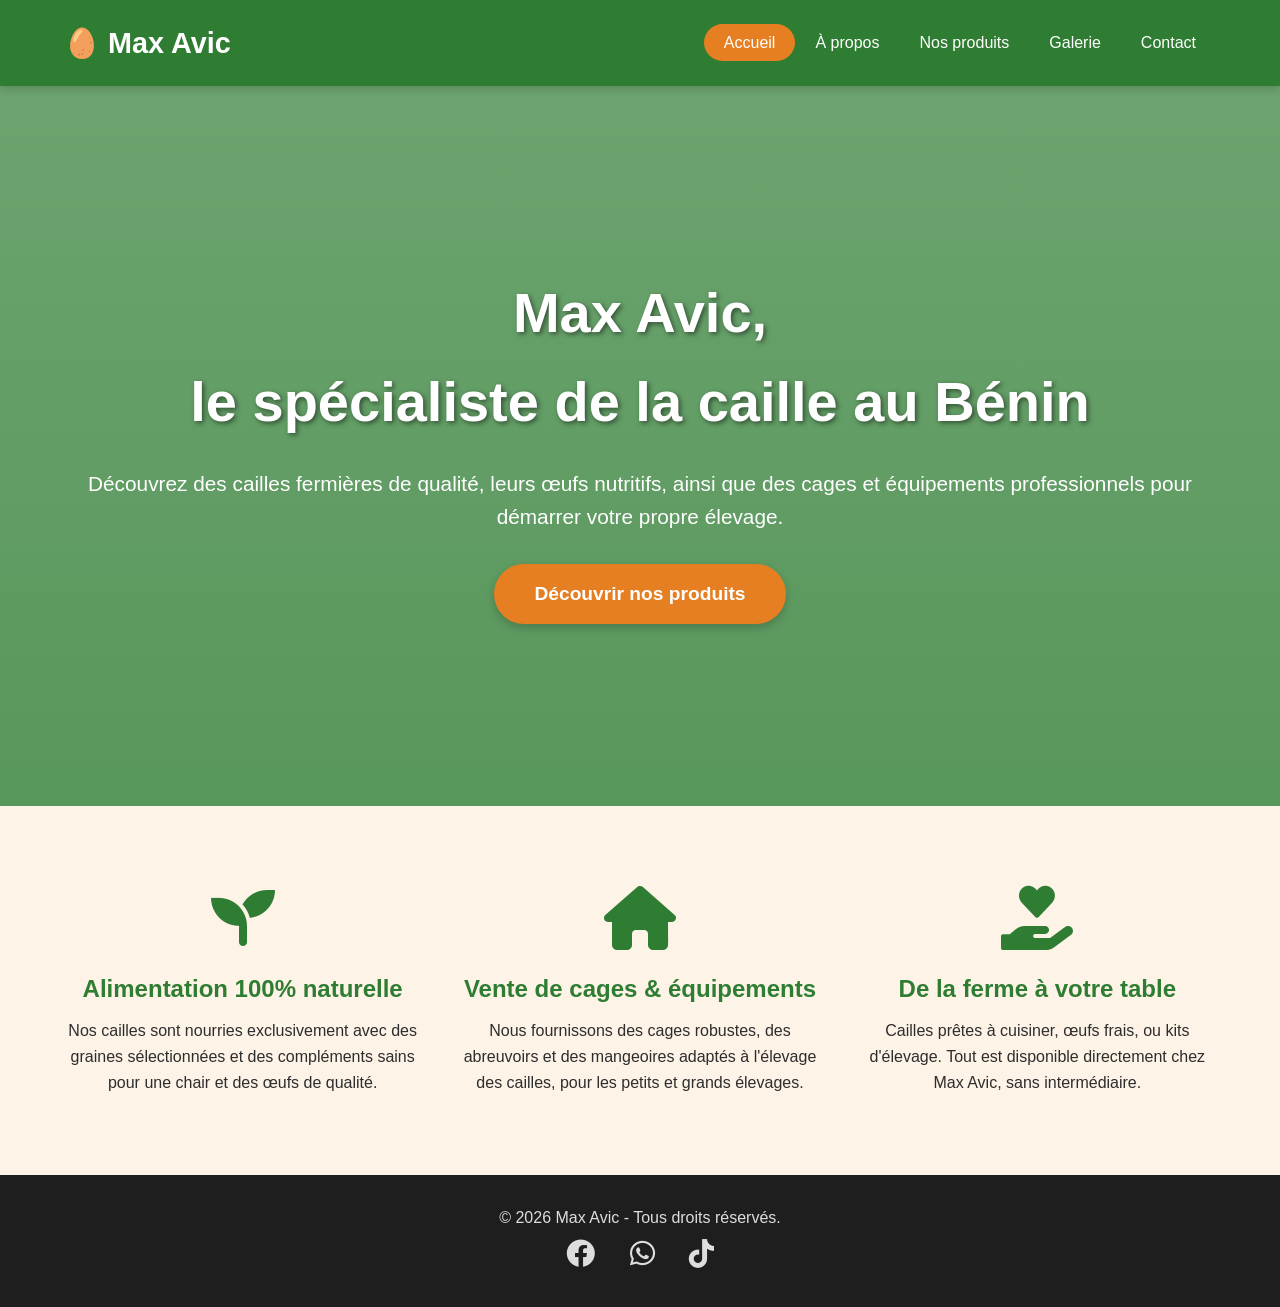
==== index.html @ 6644f160 "premier commit" ====
<!DOCTYPE html>
<html lang="fr">
<head>
    <meta charset="UTF-8">
    <meta name="viewport" content="width=device-width, initial-scale=1.0">
    <title>Max Avic - Spécialiste de l'élevage de cailles au Bénin</title>
    <meta name="description" content="Max Avic : élevage de cailles, vente d'œufs de caille, de viande de caille et de cages d'élevage professionnelles au Bénin. Qualité et conseils.">
    <link rel="stylesheet" href="style.css">
    <link rel="stylesheet" href="https://cdnjs.cloudflare.com/ajax/libs/font-awesome/6.0.0-beta3/css/all.min.css">
</head>
<body>

    <!-- ================= HEADER / MENU ================= -->
    <header>
        <div class="container">
            <div class="logo">
                <h1>🥚 Max Avic</h1>
            </div>
            <nav>
                <ul class="nav-links">
                    <li><a href="index.html" class="active">Accueil</a></li>
                    <li><a href="apropos.html">À propos</a></li>
                    <li><a href="produits.html">Nos produits</a></li>
                    <li><a href="galerie.html">Galerie</a></li>
                    <li><a href="contact.html">Contact</a></li>
                </ul>
                <div class="burger">
                    <span></span>
                    <span></span>
                    <span></span>
                </div>
            </nav>
        </div>
    </header>

    <!-- ================= SECTION HERO ================= -->
    <section class="hero">
        <div class="hero-content container">
            <h2>Max Avic, <br>le spécialiste de la caille au Bénin</h2>
            <p>Découvrez des cailles fermières de qualité, leurs œufs nutritifs, ainsi que des cages et équipements professionnels pour démarrer votre propre élevage.</p>
            <a href="produits.html" class="btn-primary">Découvrir nos produits</a>
        </div>
    </section>

    <!-- ================= SECTION AVANTAGES ================= -->
    <section class="features">
        <div class="container">
            <div class="feature-grid">
                <div class="feature-item">
                    <i class="fas fa-seedling"></i>
                    <h3>Alimentation 100% naturelle</h3>
                    <p>Nos cailles sont nourries exclusivement avec des graines sélectionnées et des compléments sains pour une chair et des œufs de qualité.</p>
                </div>
                <div class="feature-item">
                    <i class="fas fa-home"></i>
                    <h3>Vente de cages & équipements</h3>
                    <p>Nous fournissons des cages robustes, des abreuvoirs et des mangeoires adaptés à l'élevage des cailles, pour les petits et grands élevages.</p>
                </div>
                <div class="feature-item">
                    <i class="fas fa-hand-holding-heart"></i>
                    <h3>De la ferme à votre table</h3>
                    <p>Cailles prêtes à cuisiner, œufs frais, ou kits d'élevage. Tout est disponible directement chez Max Avic, sans intermédiaire.</p>
                </div>
            </div>
        </div>
    </section>

    <!-- ================= PIED DE PAGE ================= -->
    <footer>
        <div class="container">
            <p>&copy; 2026 Max Avic - Tous droits réservés.</p>
            <div class="socials">
                <a href="#"><i class="fab fa-facebook"></i></a>
                <a href="#"><i class="fab fa-whatsapp"></i></a>
                <a href="#"><i class="fab fa-tiktok"></i></a>
            </div>
        </div>
    </footer>

    <!-- ================= JS MENU MOBILE ================= -->
    <script>
        const burger = document.querySelector('.burger');
        const nav = document.querySelector('.nav-links');
        burger.addEventListener('click', () => {
            nav.classList.toggle('nav-active');
            burger.classList.toggle('toggle');
        });
    </script>
</body>
</html>
---- style.css ----
/* ---------- RESET & BASE ---------- */
* {
    margin: 0;
    padding: 0;
    box-sizing: border-box;
}

body {
    font-family: 'Segoe UI', Tahoma, Geneva, Verdana, sans-serif;
    line-height: 1.6;
    color: #2d2d2d;
}

.container {
    width: 90%;
    max-width: 1200px;
    margin: 0 auto;
}

/* ---------- PALETTE ---------- */
/* Vert: #2E7D32  |  Orange: #E67E22  |  Beige: #FDF3E7 */

/* ---------- HEADER ---------- */
header {
    background-color: #2E7D32;
    padding: 20px 0;
    position: sticky;
    top: 0;
    z-index: 1000;
    box-shadow: 0 2px 10px rgba(0,0,0,0.2);
}

header .container {
    display: flex;
    justify-content: space-between;
    align-items: center;
}

.logo h1 {
    color: #fff;
    font-size: 1.8rem;
    font-weight: 700;
}

.nav-links {
    display: flex;
    list-style: none;
}

.nav-links li a {
    color: #fff;
    text-decoration: none;
    padding: 10px 20px;
    border-radius: 30px;
    transition: 0.3s;
    font-weight: 500;
}

.nav-links li a:hover,
.nav-links li a.active {
    background-color: #E67E22;
    color: #fff;
}

/* ---------- BURGER (Mobile) ---------- */
.burger {
    display: none;
    flex-direction: column;
    cursor: pointer;
}

.burger span {
    width: 28px;
    height: 3px;
    background: #fff;
    margin: 4px 0;
    transition: 0.3s;
}

/* ---------- HERO ---------- */
.hero {
    background: linear-gradient(rgba(46, 125, 50, 0.7), rgba(46, 125, 50, 0.8)), 
                url('images/ferme-cailles.jpg') center/cover no-repeat;
    height: 80vh;
    display: flex;
    align-items: center;
    text-align: center;
    color: #fff;
}

.hero h2 {
    font-size: 3.5rem;
    margin-bottom: 20px;
    text-shadow: 2px 2px 5px rgba(0,0,0,0.5);
}

.hero p {
    font-size: 1.3rem;
    margin-bottom: 30px;
}

.btn-primary {
    display: inline-block;
    background-color: #E67E22;
    color: #fff;
    padding: 15px 40px;
    border-radius: 50px;
    text-decoration: none;
    font-weight: bold;
    font-size: 1.2rem;
    transition: 0.3s;
    box-shadow: 0 4px 10px rgba(0,0,0,0.2);
}

.btn-primary:hover {
    background-color: #D35400;
    transform: scale(1.05);
}

/* ---------- FEATURES ---------- */
.features {
    padding: 80px 0;
    background-color: #FDF3E7;
}

.feature-grid {
    display: grid;
    grid-template-columns: repeat(auto-fit, minmax(250px, 1fr));
    gap: 40px;
    text-align: center;
}

.feature-item i {
    font-size: 4rem;
    color: #2E7D32;
    margin-bottom: 20px;
}

.feature-item h3 {
    font-size: 1.5rem;
    margin-bottom: 10px;
    color: #2E7D32;
}

/* ---------- PAGES INTERNES ---------- */
.about-section,
.products-section,
.contact-section {
    padding: 80px 0;
    min-height: 60vh;
}

.about-section h2,
.products-section h2,
.contact-section h2 {
    font-size: 2.8rem;
    color: #2E7D32;
    margin-bottom: 30px;
    text-align: center;
}

.about-section p {
    font-size: 1.2rem;
    margin-bottom: 20px;
    text-align: justify;
    max-width: 800px;
    margin-left: auto;
    margin-right: auto;
}

.about-section blockquote {
    background: #FDF3E7;
    padding: 25px 35px;
    border-radius: 15px;
    border-left: 8px solid #E67E22;
    font-size: 1.4rem;
    color: #2E7D32;
    max-width: 700px;
    margin: 30px auto;
    text-align: center;
    font-style: italic;
}

/* ---------- PAGE PRODUITS ---------- */
.product-grid {
    display: grid;
    grid-template-columns: repeat(auto-fit, minmax(280px, 1fr));
    gap: 30px;
    margin-top: 40px;
}

.product-card {
    background: #FDF3E7;
    padding: 30px;
    border-radius: 15px;
    box-shadow: 0 4px 15px rgba(0,0,0,0.05);
    border-left: 5px solid #E67E22;
    text-align: center;
}

.product-icon {
    font-size: 4rem;
    margin-bottom: 10px;
}

.product-label {
    background: #E67E22;
    color: #fff;
    display: inline-block;
    padding: 2px 15px;
    border-radius: 20px;
    font-size: 0.8rem;
    font-weight: bold;
    text-transform: uppercase;
    margin-bottom: 15px;
}

.product-card h3 {
    color: #2E7D32;
    margin-bottom: 15px;
}

.product-card .price {
    font-weight: bold;
    color: #2E7D32;
    margin: 15px 0;
    font-size: 1.1rem;
}

.btn-small {
    display: inline-block;
    background: #2E7D32;
    color: #fff;
    padding: 10px 25px;
    border-radius: 30px;
    text-decoration: none;
    font-weight: bold;
    transition: 0.3s;
    margin-top: 10px;
}

.btn-small:hover {
    background: #E67E22;
    transform: scale(1.05);
}

/* ---------- PAGE CONTACT ---------- */
.contact-infos {
    background: #fff;
    padding: 30px;
    border-radius: 15px;
    box-shadow: 0 4px 15px rgba(0,0,0,0.05);
    margin: 30px auto;
    max-width: 700px;
}

.contact-infos p {
    font-size: 1.2rem;
    padding: 10px 0;
    border-bottom: 1px solid #eee;
}

.contact-infos i {
    color: #2E7D32;
    width: 30px;
}

/* ---------- BOUTON WHATSAPP ---------- */
.btn-whatsapp {
    display: inline-block;
    background: #25D366;
    color: #fff;
    padding: 20px 50px;
    border-radius: 60px;
    text-decoration: none;
    font-weight: bold;
    font-size: 1.5rem;
    box-shadow: 0 6px 20px rgba(37, 211, 102, 0.4);
    transition: 0.3s;
    border: 2px solid #25D366;
}

.btn-whatsapp i {
    margin-right: 15px;
    font-size: 2rem;
}

.btn-whatsapp:hover {
    background: #fff;
    color: #25D366;
    transform: scale(1.05);
    box-shadow: 0 10px 30px rgba(37, 211, 102, 0.5);
}

/* ---------- FOOTER ---------- */
footer {
    background-color: #1e1e1e;
    color: #ddd;
    padding: 30px 0;
    text-align: center;
}

footer .socials a {
    color: #ddd;
    font-size: 1.8rem;
    margin: 0 15px;
    transition: 0.3s;
}

footer .socials a:hover {
    color: #E67E22;
}

/* ---------- RESPONSIVE MOBILE ---------- */
@media screen and (max-width: 768px) {
    .nav-links {
        display: none;
        flex-direction: column;
        width: 100%;
        background: #2E7D32;
        position: absolute;
        top: 80px;
        left: 0;
        padding: 20px 0;
    }

    .nav-links.nav-active {
        display: flex;
    }

    .burger {
        display: flex;
    }

    .hero h2 {
        font-size: 2.5rem;
    }

    .hero {
        height: 60vh;
    }

    .about-section h2,
    .products-section h2,
    .contact-section h2 {
        font-size: 2.2rem;
    }

    .btn-whatsapp {
        font-size: 1.2rem;
        padding: 15px 30px;
    }

    .btn-whatsapp i {
        font-size: 1.5rem;
    }
}
/* ============================================================ */
/* ===== PAGE GALERIE ===== */
/* ============================================================ */
.gallery-section {
    padding: 80px 0;
    min-height: 60vh;
}

.gallery-section h2 {
    font-size: 2.8rem;
    color: #2E7D32;
    margin-bottom: 30px;
    text-align: center;
}

/* La grille des photos */
.gallery-grid {
    display: grid;
    grid-template-columns: repeat(auto-fill, minmax(280px, 1fr));
    gap: 25px;
}

.gallery-card {
    background: #fff;
    border-radius: 15px;
    overflow: hidden;
    box-shadow: 0 4px 15px rgba(0, 0, 0, 0.08);
    transition: transform 0.3s, box-shadow 0.3s;
    text-align: center;
}

.gallery-card:hover {
    transform: translateY(-8px);
    box-shadow: 0 10px 30px rgba(0, 0, 0, 0.15);
}

.gallery-card a {
    display: block;
    overflow: hidden;
}

.gallery-card img {
    width: 100%;
    height: 220px;
    object-fit: cover;
    transition: transform 0.4s ease;
    display: block;
}

.gallery-card:hover img {
    transform: scale(1.05); /* Zoom léger au survol */
}

.gallery-card p {
    padding: 15px 10px;
    font-weight: 600;
    color: #2E7D32;
    margin: 0;
    font-size: 0.95rem;
}

/* ============================================================ */
/* ===== LIGHTBOX (CSS pur, sans JavaScript) ===== */
/* ============================================================ */
.lightbox {
    display: none; /* Caché par défaut */
    position: fixed;
    top: 0;
    left: 0;
    width: 100%;
    height: 100%;
    background: rgba(0, 0, 0, 0.85);
    z-index: 9999;
    justify-content: center;
    align-items: center;
    flex-direction: column;
    padding: 20px;
    backdrop-filter: blur(5px);
}

/* Quand on clique sur un lien #img1, #img2... on l'affiche */
.lightbox:target {
    display: flex;
}

.lightbox-content {
    max-width: 90%;
    max-height: 85vh;
    position: relative;
    text-align: center;
}

.lightbox-content img {
    max-width: 100%;
    max-height: 75vh;
    border-radius: 15px;
    box-shadow: 0 10px 40px rgba(0, 0, 0, 0.6);
    border: 3px solid #fff;
}

.lightbox-content p {
    color: #fff;
    font-size: 1.2rem;
    margin-top: 15px;
    text-shadow: 1px 1px 5px rgba(0,0,0,0.5);
}

/* Le bouton pour fermer (la croix) */
.lightbox-close {
    position: absolute;
    top: 20px;
    right: 30px;
    color: #fff;
    font-size: 3rem;
    text-decoration: none;
    font-weight: bold;
    transition: 0.3s;
    z-index: 10000;
    background: rgba(0,0,0,0.3);
    width: 60px;
    height: 60px;
    border-radius: 50%;
    display: flex;
    justify-content: center;
    align-items: center;
    line-height: 1;
}

.lightbox-close:hover {
    color: #E67E22;
    transform: rotate(90deg);
    background: rgba(0,0,0,0.6);
}
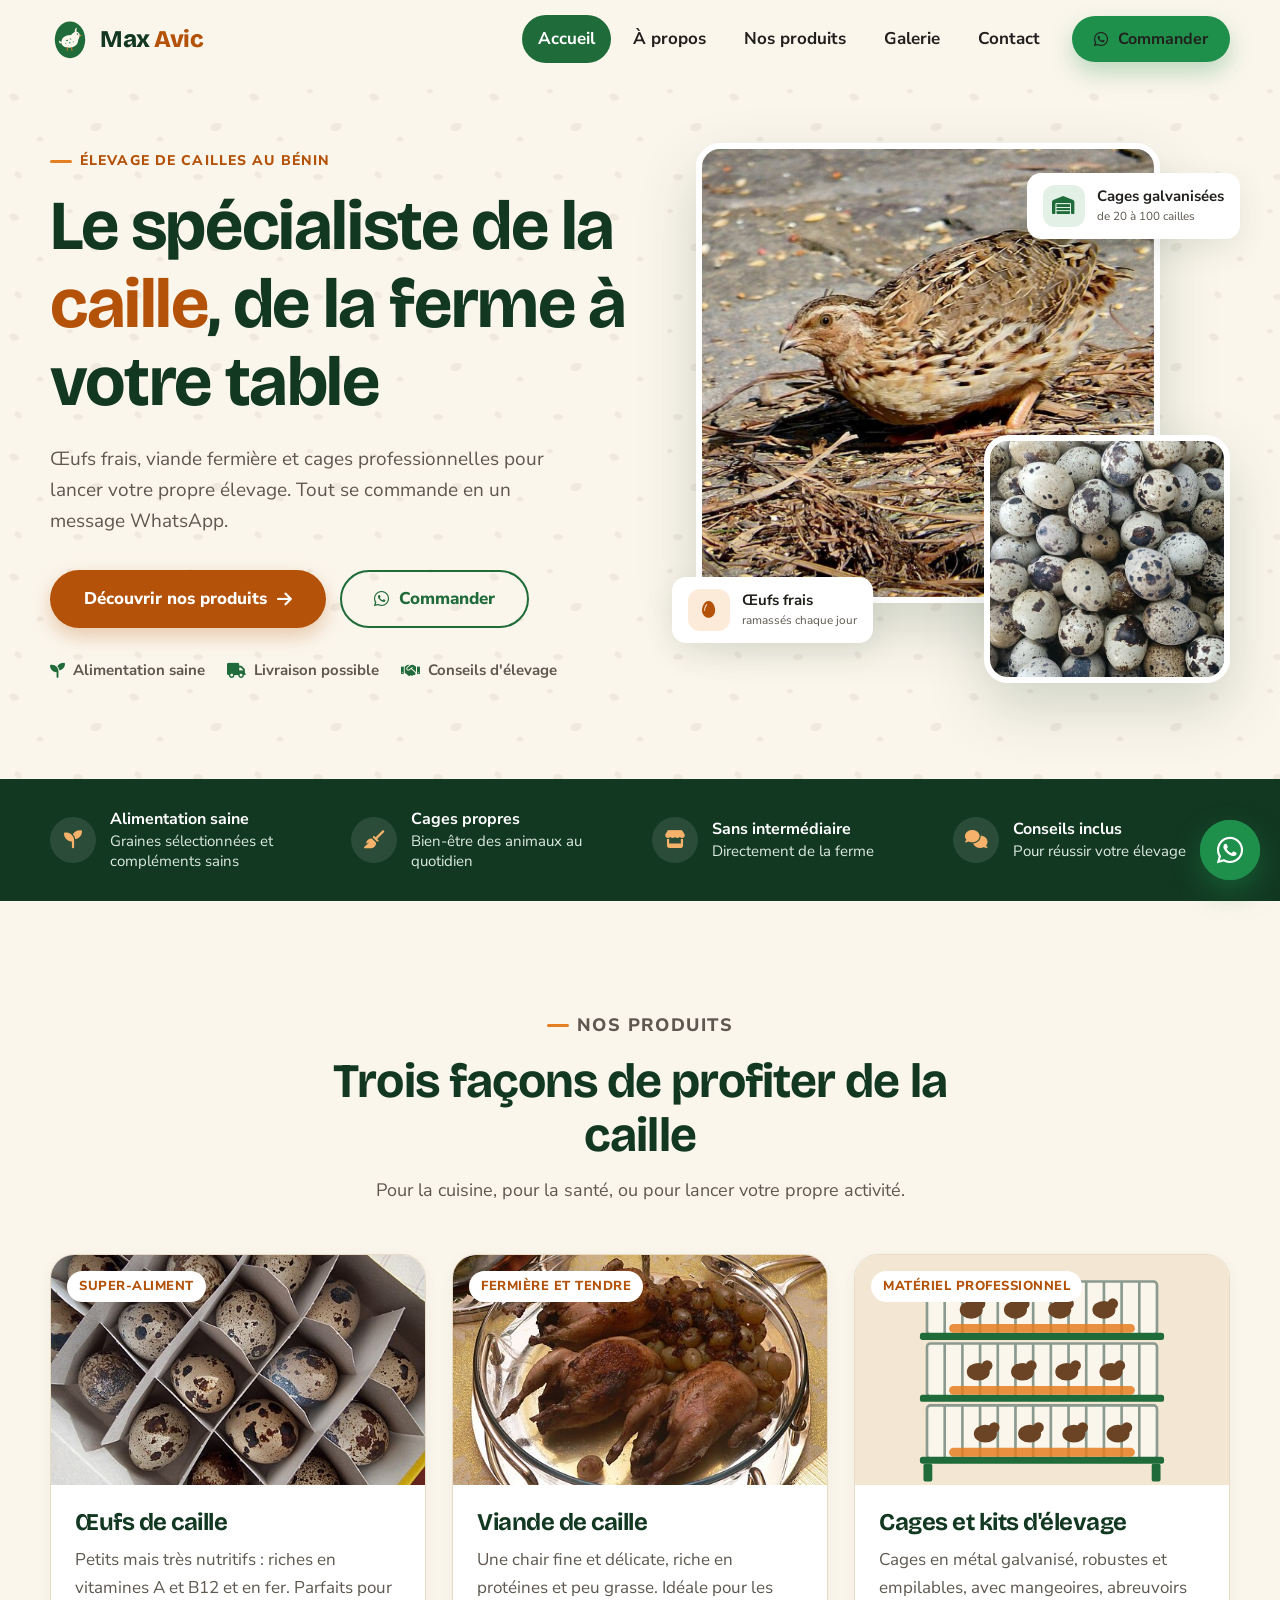
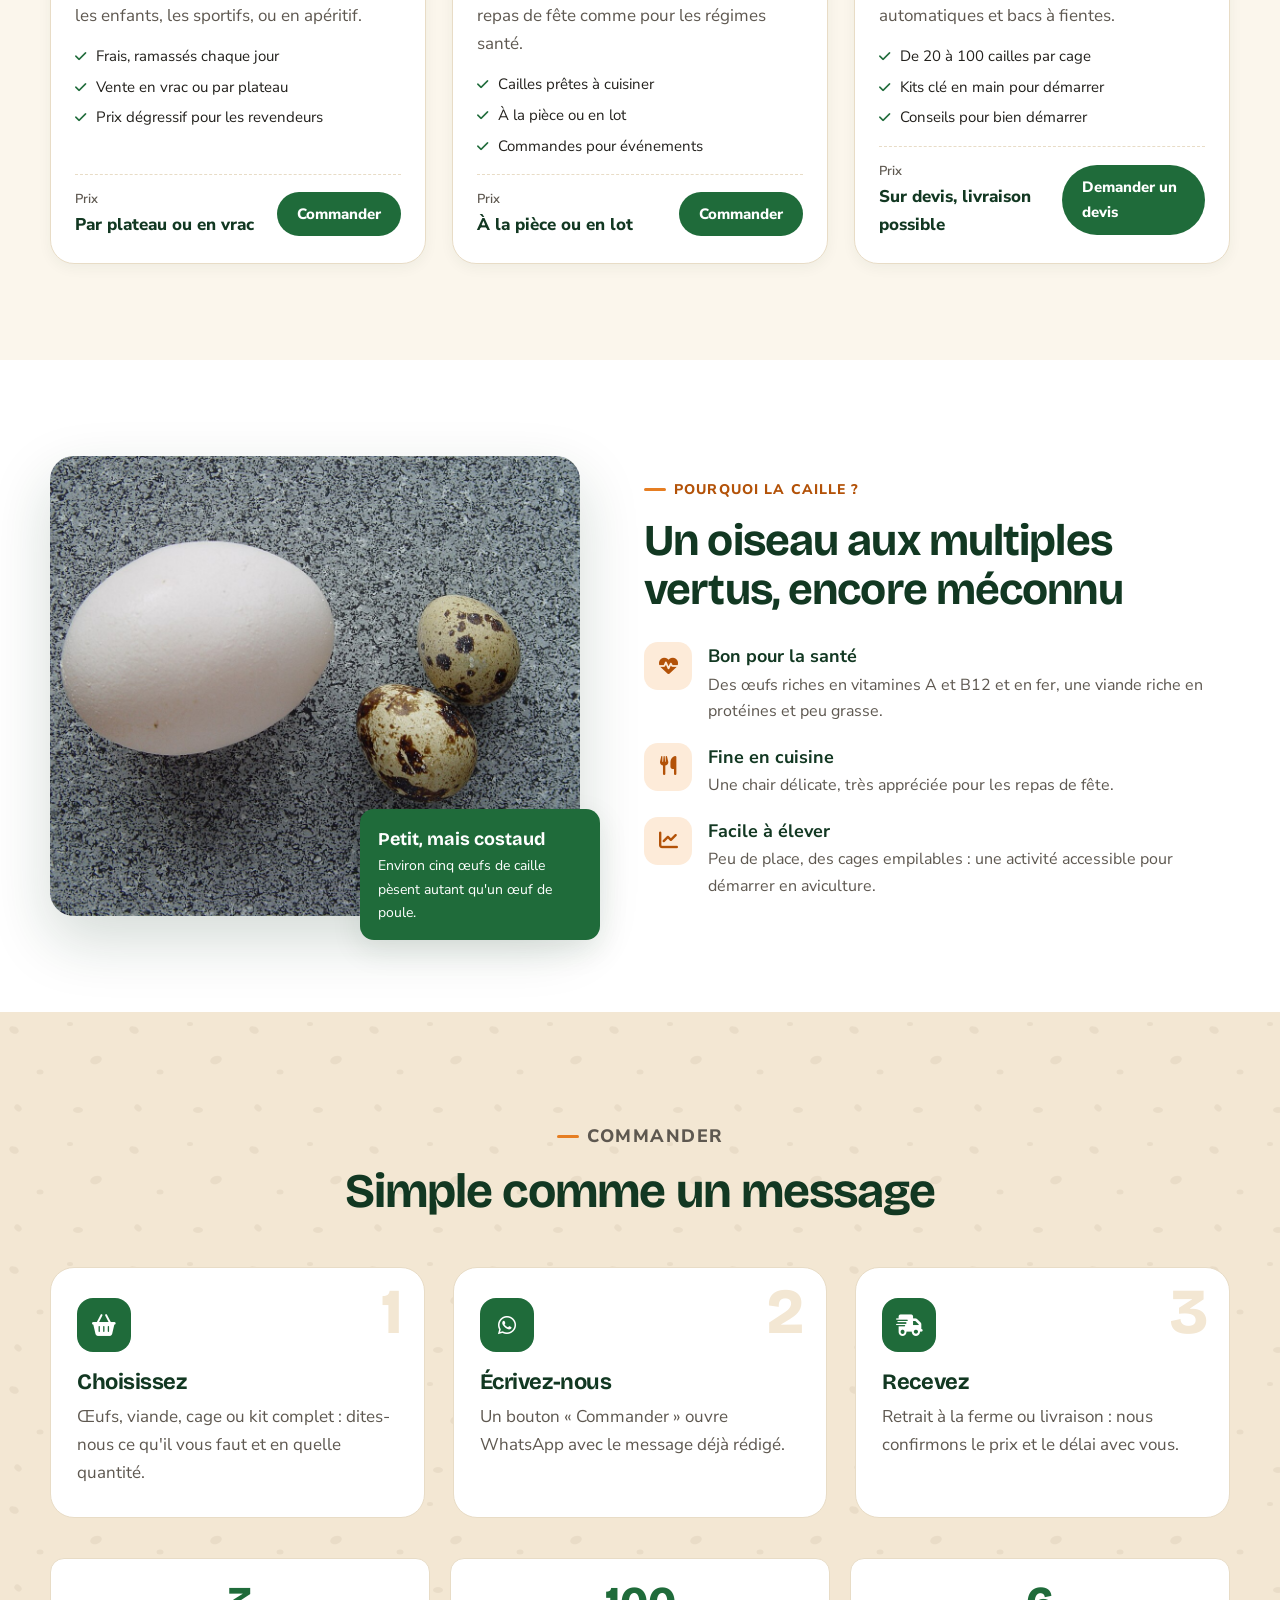
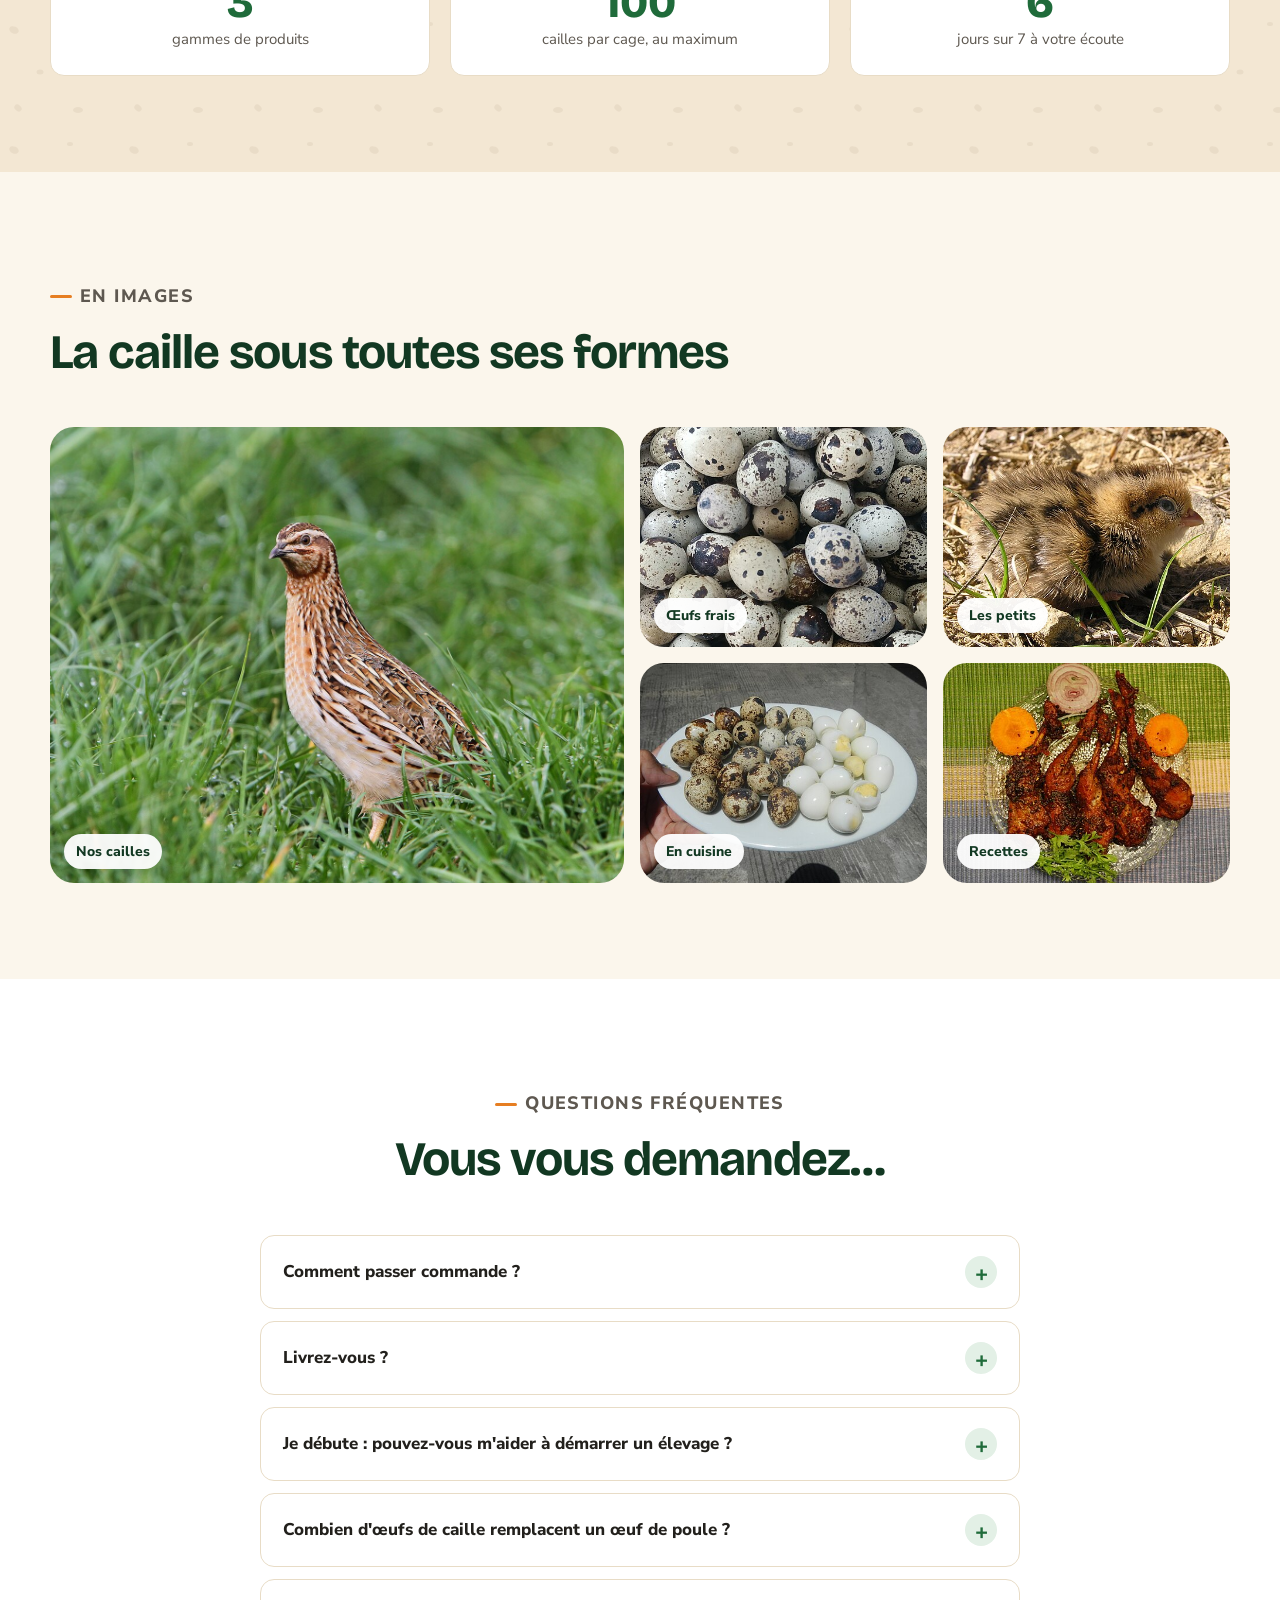
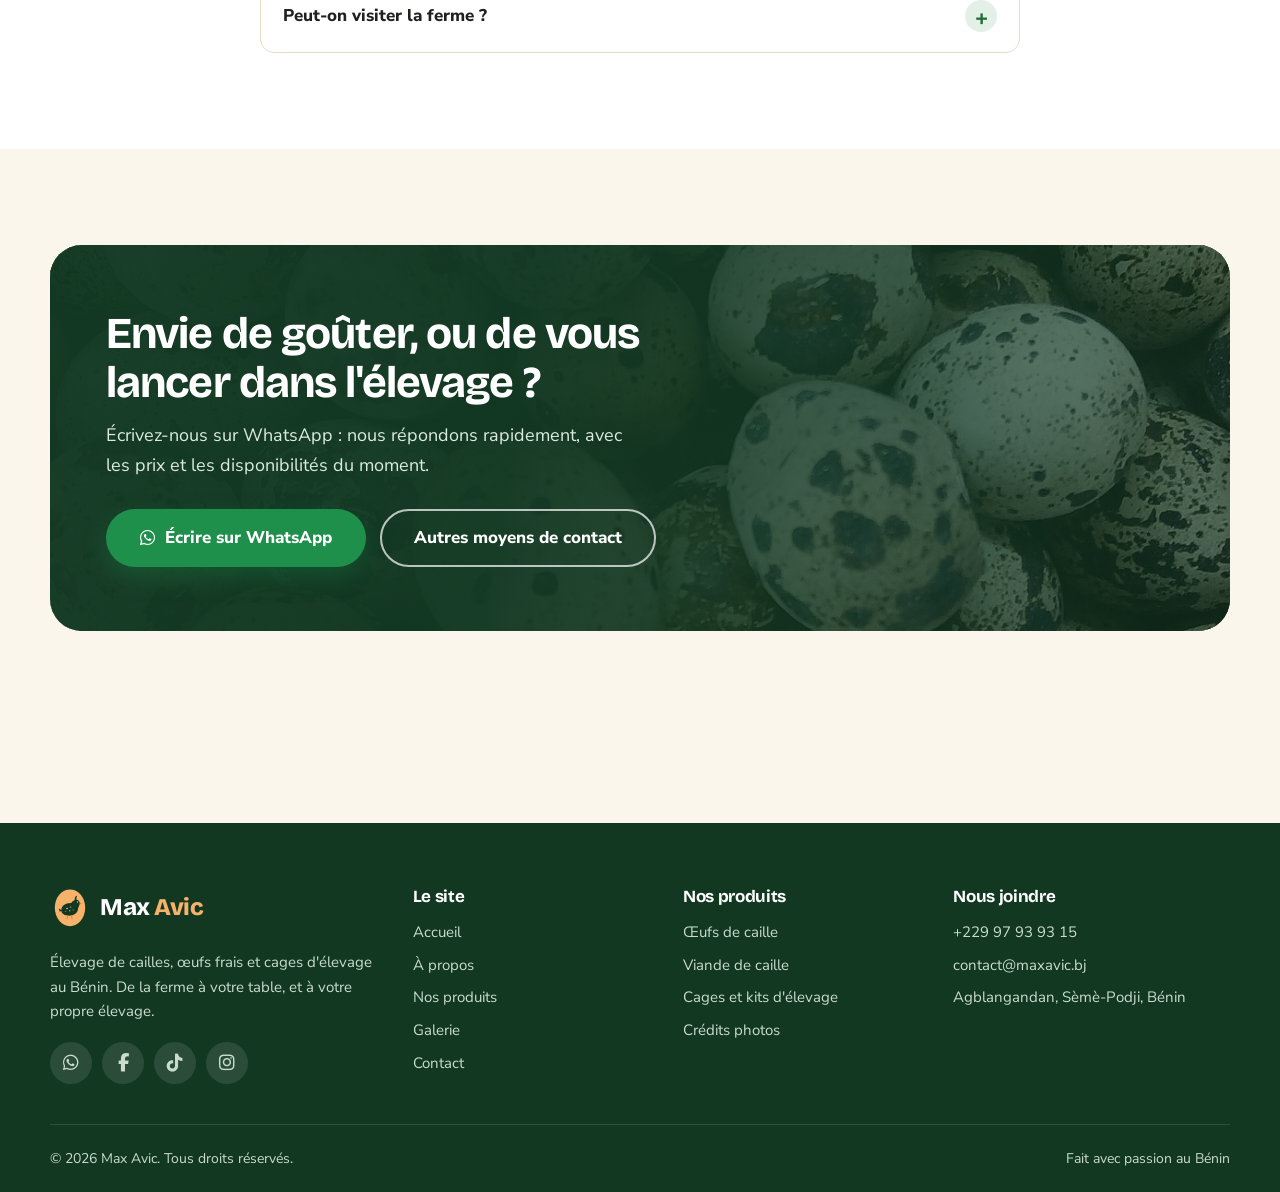
==== commit 826970ea: "Nouveau design : photos, animations, commande WhatsApp, Nouveau logo : la caille dans l'œuf, Liens d" ====
--- a/index.html
+++ b/index.html
@@ -3,88 +3,230 @@
 <head>
     <meta charset="UTF-8">
     <meta name="viewport" content="width=device-width, initial-scale=1.0">
-    <title>Max Avic - Spécialiste de l'élevage de cailles au Bénin</title>
-    <meta name="description" content="Max Avic : élevage de cailles, vente d'œufs de caille, de viande de caille et de cages d'élevage professionnelles au Bénin. Qualité et conseils.">
-    <link rel="stylesheet" href="style.css">
-    <link rel="stylesheet" href="https://cdnjs.cloudflare.com/ajax/libs/font-awesome/6.0.0-beta3/css/all.min.css">
+    <title>Max Avic · Cailles, œufs de caille et cages d'élevage au Bénin</title>
+    <meta name="description" content="Max Avic : élevage de cailles au Bénin. Œufs de caille frais, viande de caille et cages d'élevage professionnelles. Commande simple sur WhatsApp.">
+    <meta name="theme-color" content="#123822">
+    <meta property="og:title" content="Max Avic · Cailles, œufs de caille et cages d'élevage au Bénin">
+    <meta property="og:description" content="Max Avic : élevage de cailles au Bénin. Œufs de caille frais, viande de caille et cages d'élevage professionnelles. Commande simple sur WhatsApp.">
+    <meta property="og:image" content="images/photos/caille-japon.jpg">
+    <link rel="icon" href="images/favicon.svg" type="image/svg+xml">
+    <link rel="preconnect" href="https://fonts.googleapis.com">
+    <link rel="preconnect" href="https://fonts.gstatic.com" crossorigin>
+    <link rel="stylesheet" href="https://fonts.googleapis.com/css2?family=Bricolage+Grotesque:opsz,wght@12..96,600;12..96,800&family=Nunito+Sans:wght@400;600;700;800&display=swap">
+    <link rel="stylesheet" href="https://cdnjs.cloudflare.com/ajax/libs/font-awesome/6.5.2/css/all.min.css">
+    <link rel="stylesheet" href="css/style.css">
 </head>
 <body>
-
-    <!-- ================= HEADER / MENU ================= -->
-    <header>
-        <div class="container">
-            <div class="logo">
-                <h1>🥚 Max Avic</h1>
-            </div>
-            <nav>
-                <ul class="nav-links">
-                    <li><a href="index.html" class="active">Accueil</a></li>
-                    <li><a href="apropos.html">À propos</a></li>
-                    <li><a href="produits.html">Nos produits</a></li>
-                    <li><a href="galerie.html">Galerie</a></li>
-                    <li><a href="contact.html">Contact</a></li>
-                </ul>
-                <div class="burger">
-                    <span></span>
-                    <span></span>
-                    <span></span>
-                </div>
+    <a class="skip-link" href="#contenu">Aller au contenu</a>
+
+    <!-- ================= EN-TÊTE ================= -->
+    <header class="site-header">
+        <div class="container header-inner">
+            <a class="logo" href="index.html" aria-label="Max Avic, accueil"><svg viewBox="0 0 100 100" aria-hidden="true"><ellipse cx="50" cy="52" rx="38" ry="46" fill="#1f6b3a"/><g transform="translate(14 14) scale(.72)"><path d="M25 63 L11 55 L14 66 Z" fill="#fbf6ec"/><path d="M20 62 C20 45 35 35 54 36 C59 31 63 26 69 25 C79 24 85 31 84 39 C83 46 79 50 78 56 C77 71 64 80 47 80 C32 80 20 73 20 62 Z" fill="#fbf6ec"/><path d="M67 29 C65 17 69 11 75 11 C72 15 71 20 74 29 Z" fill="#fbf6ec"/><path d="M84 35 L92 38 L83 41 Z" fill="#e67e22"/><circle cx="76" cy="33" r="2.6" fill="#1f6b3a"/><g fill="#1f6b3a"><ellipse cx="40" cy="55" rx="3.4" ry="2.2" transform="rotate(-15 40 55)"/><ellipse cx="52" cy="50" rx="2.6" ry="1.8"/><ellipse cx="49" cy="63" rx="3" ry="2"/><ellipse cx="61" cy="60" rx="2.4" ry="1.6"/><ellipse cx="35" cy="66" rx="2.2" ry="1.5"/></g><g stroke="#e67e22" stroke-width="3" stroke-linecap="round"><path d="M42 79 L40 90"/><path d="M55 79 L57 90"/></g></g></svg><span>Max <em>Avic</em></span></a>
+            <button class="burger" type="button" aria-expanded="false" aria-controls="menu" aria-label="Ouvrir le menu"><span></span><span></span><span></span></button>
+            <nav class="nav" id="menu" aria-label="Menu principal">
+                <a href="index.html" aria-current="page">Accueil</a>
+                <a href="apropos.html">À propos</a>
+                <a href="produits.html">Nos produits</a>
+                <a href="galerie.html">Galerie</a>
+                <a href="contact.html">Contact</a>
+                <a class="btn btn-whatsapp" href="https://wa.me/22997939315?text=Bonjour%20Max%20Avic%2C%20je%20voudrais%20passer%20une%20commande." target="_blank" rel="noopener"><i class="fab fa-whatsapp" aria-hidden="true"></i>Commander</a>
             </nav>
         </div>
     </header>
 
-    <!-- ================= SECTION HERO ================= -->
-    <section class="hero">
-        <div class="hero-content container">
-            <h2>Max Avic, <br>le spécialiste de la caille au Bénin</h2>
-            <p>Découvrez des cailles fermières de qualité, leurs œufs nutritifs, ainsi que des cages et équipements professionnels pour démarrer votre propre élevage.</p>
-            <a href="produits.html" class="btn-primary">Découvrir nos produits</a>
+    <main id="contenu">
+
+        <!-- ================= HÉROS ================= -->
+        <section class="hero">
+            <div class="container hero-grid">
+                <div>
+                    <p class="eyebrow">Élevage de cailles au Bénin</p>
+                    <h1>Le spécialiste de la <em>caille</em>, de la ferme à votre table</h1>
+                    <p class="hero-lead">Œufs frais, viande fermière et cages professionnelles pour lancer votre propre élevage. Tout se commande en un message WhatsApp.</p>
+                    <div class="btn-row">
+                        <a class="btn btn-primary btn-lg" href="produits.html">Découvrir nos produits<i class="fas fa-arrow-right" aria-hidden="true"></i></a>
+                        <a class="btn btn-outline btn-lg" href="https://wa.me/22997939315?text=Bonjour%20Max%20Avic%2C%20je%20voudrais%20passer%20une%20commande." target="_blank" rel="noopener"><i class="fab fa-whatsapp" aria-hidden="true"></i>Commander</a>
+                    </div>
+                    <ul class="hero-points">
+                        <li><i class="fas fa-seedling" aria-hidden="true"></i>Alimentation saine</li>
+                        <li><i class="fas fa-truck" aria-hidden="true"></i>Livraison possible</li>
+                        <li><i class="fas fa-handshake" aria-hidden="true"></i>Conseils d'élevage</li>
+                    </ul>
+                </div>
+                <div class="hero-visual">
+                    <div class="hero-photo hero-photo-main"><img src="images/photos/caille-japon.jpg" alt="Caille au plumage tacheté" decoding="async"></div>
+                    <div class="hero-photo hero-photo-side"><img src="images/photos/oeufs-500.jpg" alt="Œufs de caille mouchetés" decoding="async"></div>
+                    <div class="hero-badge hero-badge-1"><span class="badge-icon"><i class="fas fa-egg" aria-hidden="true"></i></span><span><strong>Œufs frais</strong><small>ramassés chaque jour</small></span></div>
+                    <div class="hero-badge hero-badge-2"><span class="badge-icon"><i class="fas fa-warehouse" aria-hidden="true"></i></span><span><strong>Cages galvanisées</strong><small>de 20 à 100 cailles</small></span></div>
+                </div>
+            </div>
+        </section>
+
+        <!-- ================= ENGAGEMENTS ================= -->
+        <section class="trust" aria-label="Nos engagements">
+            <ul class="container">
+                <li><i class="fas fa-seedling" aria-hidden="true"></i><span><strong>Alimentation saine</strong>Graines sélectionnées et compléments sains</span></li>
+                <li><i class="fas fa-broom" aria-hidden="true"></i><span><strong>Cages propres</strong>Bien-être des animaux au quotidien</span></li>
+                <li><i class="fas fa-store" aria-hidden="true"></i><span><strong>Sans intermédiaire</strong>Directement de la ferme</span></li>
+                <li><i class="fas fa-comments" aria-hidden="true"></i><span><strong>Conseils inclus</strong>Pour réussir votre élevage</span></li>
+            </ul>
+        </section>
+
+        <!-- ================= PRODUITS ================= -->
+        <section class="section">
+            <div class="container">
+                <div class="section-head center reveal"><p class="eyebrow">Nos produits</p><h2>Trois façons de profiter de la caille</h2><p>Pour la cuisine, pour la santé, ou pour lancer votre propre activité.</p></div>
+                <div class="products">
+                <article class="product reveal reveal-delay-1" id="oeufs">
+                    <div class="product-media"><img src="images/photos/oeufs-boite-500.jpg" alt="Œufs de caille" loading="lazy" decoding="async"><span class="product-tag">Super-aliment</span></div>
+                    <div class="product-body">
+                        <h3>Œufs de caille</h3>
+                        <p>Petits mais très nutritifs : riches en vitamines A et B12 et en fer. Parfaits pour les enfants, les sportifs, ou en apéritif.</p>
+                        <ul class="product-list"><li><i class="fas fa-check" aria-hidden="true"></i>Frais, ramassés chaque jour</li><li><i class="fas fa-check" aria-hidden="true"></i>Vente en vrac ou par plateau</li><li><i class="fas fa-check" aria-hidden="true"></i>Prix dégressif pour les revendeurs</li></ul>
+                        <div class="product-price"><span><small>Prix</small>Par plateau ou en vrac</span><a class="btn btn-green" href="https://wa.me/22997939315?text=Bonjour%20Max%20Avic%2C%20je%20souhaite%20commander%20%3A%20des%20%C5%93ufs%20de%20caille.%20Pouvez-vous%20me%20donner%20le%20prix%20et%20le%20d%C3%A9lai%20%3F" target="_blank" rel="noopener">Commander</a></div>
+                    </div>
+                </article>
+                <article class="product reveal reveal-delay-2" id="viande">
+                    <div class="product-media"><img src="images/photos/caille-rotie-500.jpg" alt="Viande de caille" loading="lazy" decoding="async"><span class="product-tag">Fermière et tendre</span></div>
+                    <div class="product-body">
+                        <h3>Viande de caille</h3>
+                        <p>Une chair fine et délicate, riche en protéines et peu grasse. Idéale pour les repas de fête comme pour les régimes santé.</p>
+                        <ul class="product-list"><li><i class="fas fa-check" aria-hidden="true"></i>Cailles prêtes à cuisiner</li><li><i class="fas fa-check" aria-hidden="true"></i>À la pièce ou en lot</li><li><i class="fas fa-check" aria-hidden="true"></i>Commandes pour événements</li></ul>
+                        <div class="product-price"><span><small>Prix</small>À la pièce ou en lot</span><a class="btn btn-green" href="https://wa.me/22997939315?text=Bonjour%20Max%20Avic%2C%20je%20souhaite%20commander%20%3A%20de%20la%20viande%20de%20caille.%20Pouvez-vous%20me%20donner%20le%20prix%20et%20le%20d%C3%A9lai%20%3F" target="_blank" rel="noopener">Commander</a></div>
+                    </div>
+                </article>
+                <article class="product reveal reveal-delay-3" id="cages">
+                    <div class="product-media"><svg viewBox="0 0 400 260" role="img" aria-label="Illustration d'une cage d'élevage à étages"><rect width="400" height="260" fill="#f3e7d3"/>
+<g stroke="#8a9a8e" stroke-width="3" fill="none"><rect x="70" y="30" width="260" height="60" rx="4" fill="#fbf6ec"/><line x1="90" y1="30" x2="90" y2="90"/><line x1="110" y1="30" x2="110" y2="90"/><line x1="130" y1="30" x2="130" y2="90"/><line x1="150" y1="30" x2="150" y2="90"/><line x1="170" y1="30" x2="170" y2="90"/><line x1="190" y1="30" x2="190" y2="90"/><line x1="210" y1="30" x2="210" y2="90"/><line x1="230" y1="30" x2="230" y2="90"/><line x1="250" y1="30" x2="250" y2="90"/><line x1="270" y1="30" x2="270" y2="90"/><line x1="290" y1="30" x2="290" y2="90"/><line x1="310" y1="30" x2="310" y2="90"/><rect x="70" y="100" width="260" height="60" rx="4" fill="#fbf6ec"/><line x1="90" y1="100" x2="90" y2="160"/><line x1="110" y1="100" x2="110" y2="160"/><line x1="130" y1="100" x2="130" y2="160"/><line x1="150" y1="100" x2="150" y2="160"/><line x1="170" y1="100" x2="170" y2="160"/><line x1="190" y1="100" x2="190" y2="160"/><line x1="210" y1="100" x2="210" y2="160"/><line x1="230" y1="100" x2="230" y2="160"/><line x1="250" y1="100" x2="250" y2="160"/><line x1="270" y1="100" x2="270" y2="160"/><line x1="290" y1="100" x2="290" y2="160"/><line x1="310" y1="100" x2="310" y2="160"/><rect x="70" y="170" width="260" height="60" rx="4" fill="#fbf6ec"/><line x1="90" y1="170" x2="90" y2="230"/><line x1="110" y1="170" x2="110" y2="230"/><line x1="130" y1="170" x2="130" y2="230"/><line x1="150" y1="170" x2="150" y2="230"/><line x1="170" y1="170" x2="170" y2="230"/><line x1="190" y1="170" x2="190" y2="230"/><line x1="210" y1="170" x2="210" y2="230"/><line x1="230" y1="170" x2="230" y2="230"/><line x1="250" y1="170" x2="250" y2="230"/><line x1="270" y1="170" x2="270" y2="230"/><line x1="290" y1="170" x2="290" y2="230"/><line x1="310" y1="170" x2="310" y2="230"/></g>
+<g fill="#1f6b3a"><rect x="62" y="88" width="276" height="8" rx="3"/><rect x="62" y="158" width="276" height="8" rx="3"/><rect x="62" y="228" width="276" height="8" rx="3"/></g>
+<g fill="#e67e22"><rect x="95" y="78" width="210" height="10" rx="5" opacity=".85"/><rect x="95" y="148" width="210" height="10" rx="5" opacity=".85"/><rect x="95" y="218" width="210" height="10" rx="5" opacity=".85"/></g>
+<g fill="#6b4426"><ellipse cx="120" cy="62" rx="13" ry="10"/><circle cx="130" cy="55" r="6"/><ellipse cx="170" cy="62" rx="13" ry="10"/><circle cx="180" cy="55" r="6"/><ellipse cx="220" cy="62" rx="13" ry="10"/><circle cx="230" cy="55" r="6"/><ellipse cx="270" cy="62" rx="13" ry="10"/><circle cx="280" cy="55" r="6"/><ellipse cx="128" cy="132" rx="13" ry="10"/><circle cx="138" cy="125" r="6"/><ellipse cx="178" cy="132" rx="13" ry="10"/><circle cx="188" cy="125" r="6"/><ellipse cx="228" cy="132" rx="13" ry="10"/><circle cx="238" cy="125" r="6"/><ellipse cx="278" cy="132" rx="13" ry="10"/><circle cx="288" cy="125" r="6"/><ellipse cx="136" cy="202" rx="13" ry="10"/><circle cx="146" cy="195" r="6"/><ellipse cx="186" cy="202" rx="13" ry="10"/><circle cx="196" cy="195" r="6"/><ellipse cx="236" cy="202" rx="13" ry="10"/><circle cx="246" cy="195" r="6"/><ellipse cx="286" cy="202" rx="13" ry="10"/><circle cx="296" cy="195" r="6"/></g>
+<g fill="#1f6b3a"><rect x="66" y="236" width="10" height="20" rx="2"/><rect x="324" y="236" width="10" height="20" rx="2"/></g></svg><span class="product-tag">Matériel professionnel</span></div>
+                    <div class="product-body">
+                        <h3>Cages et kits d'élevage</h3>
+                        <p>Cages en métal galvanisé, robustes et empilables, avec mangeoires, abreuvoirs automatiques et bacs à fientes.</p>
+                        <ul class="product-list"><li><i class="fas fa-check" aria-hidden="true"></i>De 20 à 100 cailles par cage</li><li><i class="fas fa-check" aria-hidden="true"></i>Kits clé en main pour démarrer</li><li><i class="fas fa-check" aria-hidden="true"></i>Conseils pour bien démarrer</li></ul>
+                        <div class="product-price"><span><small>Prix</small>Sur devis, livraison possible</span><a class="btn btn-green" href="https://wa.me/22997939315?text=Bonjour%20Max%20Avic%2C%20je%20souhaite%20commander%20%3A%20une%20cage%20ou%20un%20kit%20d%27%C3%A9levage.%20Pouvez-vous%20me%20donner%20le%20prix%20et%20le%20d%C3%A9lai%20%3F" target="_blank" rel="noopener">Demander un devis</a></div>
+                    </div>
+                </article>
+                </div>
+            </div>
+        </section>
+
+        <!-- ================= POURQUOI LA CAILLE ================= -->
+        <section class="section section-white">
+            <div class="container why">
+                <div class="why-visual reveal">
+                    <img src="images/photos/oeufs-comparaison.jpg" alt="Un œuf de poule à côté de deux œufs de caille" loading="lazy" decoding="async">
+                    <p class="why-note"><strong>Petit, mais costaud</strong>Environ cinq œufs de caille pèsent autant qu'un œuf de poule.</p>
+                </div>
+                <div class="reveal reveal-delay-1">
+                    <p class="eyebrow">Pourquoi la caille ?</p>
+                    <h2 class="section-title">Un oiseau aux multiples vertus, encore méconnu</h2>
+                    <ul class="why-list">
+                        <li><i class="fas fa-heart-pulse" aria-hidden="true"></i><div><strong>Bon pour la santé</strong><p>Des œufs riches en vitamines A et B12 et en fer, une viande riche en protéines et peu grasse.</p></div></li>
+                        <li><i class="fas fa-utensils" aria-hidden="true"></i><div><strong>Fine en cuisine</strong><p>Une chair délicate, très appréciée pour les repas de fête.</p></div></li>
+                        <li><i class="fas fa-chart-line" aria-hidden="true"></i><div><strong>Facile à élever</strong><p>Peu de place, des cages empilables : une activité accessible pour démarrer en aviculture.</p></div></li>
+                    </ul>
+                </div>
+            </div>
+        </section>
+
+        <!-- ================= COMMANDER ================= -->
+        <section class="section section-sand">
+            <div class="container">
+                <div class="section-head center reveal"><p class="eyebrow">Commander</p><h2>Simple comme un message</h2></div>
+                <ol class="steps">
+                    <li class="step reveal reveal-delay-1"><i class="fas fa-basket-shopping" aria-hidden="true"></i><h3>Choisissez</h3><p>Œufs, viande, cage ou kit complet : dites-nous ce qu'il vous faut et en quelle quantité.</p></li>
+                    <li class="step reveal reveal-delay-2"><i class="fab fa-whatsapp" aria-hidden="true"></i><h3>Écrivez-nous</h3><p>Un bouton « Commander » ouvre WhatsApp avec le message déjà rédigé.</p></li>
+                    <li class="step reveal reveal-delay-3"><i class="fas fa-truck-fast" aria-hidden="true"></i><h3>Recevez</h3><p>Retrait à la ferme ou livraison : nous confirmons le prix et le délai avec vous.</p></li>
+                </ol>
+                <div class="stats reveal">
+                    <div class="stat"><strong data-count="3">3</strong><span>gammes de produits</span></div>
+                    <div class="stat"><strong data-count="100">100</strong><span>cailles par cage, au maximum</span></div>
+                    <div class="stat"><strong data-count="6">6</strong><span>jours sur 7 à votre écoute</span></div>
+                </div>
+            </div>
+        </section>
+
+        <!-- ================= GALERIE ================= -->
+        <section class="section">
+            <div class="container">
+                <div class="section-head reveal"><p class="eyebrow">En images</p><h2>La caille sous toutes ses formes</h2></div>
+                <div class="strip reveal">
+                    <a href="galerie.html"><img src="images/photos/caille-herbe.jpg" alt="Caille dans l'herbe" loading="lazy" decoding="async"><span>Nos cailles</span></a>
+                    <a href="galerie.html"><img src="images/photos/oeufs-500.jpg" alt="Œufs de caille" loading="lazy" decoding="async"><span>Œufs frais</span></a>
+                    <a href="galerie.html"><img src="images/photos/caillon-500.jpg" alt="Caillon" loading="lazy" decoding="async"><span>Les petits</span></a>
+                    <a href="galerie.html"><img src="images/photos/oeufs-durs-500.jpg" alt="Œufs de caille écalés" loading="lazy" decoding="async"><span>En cuisine</span></a>
+                    <a href="galerie.html"><img src="images/photos/caille-grillee-500.jpg" alt="Cailles grillées" loading="lazy" decoding="async"><span>Recettes</span></a>
+                </div>
+            </div>
+        </section>
+
+        <!-- ================= FAQ ================= -->
+        <section class="section section-white">
+            <div class="narrow">
+                <div class="section-head center reveal"><p class="eyebrow">Questions fréquentes</p><h2>Vous vous demandez…</h2></div>
+                <div class="faq reveal"><details><summary>Comment passer commande ?</summary><p>Le plus simple est WhatsApp : appuyez sur un bouton « Commander », le message est déjà écrit, il suffit de l'envoyer. Vous pouvez aussi appeler ou remplir le formulaire de la page Contact.</p></details><details><summary>Livrez-vous ?</summary><p>Oui, dans plusieurs villes du Bénin. Indiquez votre ville en commandant : nous vous confirmons le délai et le coût de livraison.</p></details><details><summary>Je débute : pouvez-vous m'aider à démarrer un élevage ?</summary><p>Oui. Nous proposons des kits clé en main (cage, mangeoires, abreuvoirs) et nous vous conseillons sur l'installation, l'alimentation et l'entretien.</p></details><details><summary>Combien d'œufs de caille remplacent un œuf de poule ?</summary><p>Environ cinq œufs de caille pèsent autant qu'un œuf de poule.</p></details><details><summary>Peut-on visiter la ferme ?</summary><p>Oui, du lundi au samedi, sur rendez-vous. Écrivez-nous pour fixer un créneau.</p></details></div>
+            </div>
+        </section>
+
+        <!-- ================= APPEL À L'ACTION ================= -->
+        <section class="section">
+            <div class="container">
+                <div class="cta reveal">
+                    <h2>Envie de goûter, ou de vous lancer dans l'élevage ?</h2>
+                    <p>Écrivez-nous sur WhatsApp : nous répondons rapidement, avec les prix et les disponibilités du moment.</p>
+                    <div class="btn-row">
+                        <a class="btn btn-whatsapp btn-lg" href="https://wa.me/22997939315?text=Bonjour%20Max%20Avic%2C%20je%20voudrais%20des%20informations." target="_blank" rel="noopener"><i class="fab fa-whatsapp" aria-hidden="true"></i>Écrire sur WhatsApp</a>
+                        <a class="btn btn-light btn-lg" href="contact.html">Autres moyens de contact</a>
+                    </div>
+                </div>
+            </div>
+        </section>
+    </main>
+
+    <!-- ================= PIED DE PAGE ================= -->
+    <footer class="site-footer">
+        <div class="container footer-grid">
+            <div>
+                <a class="logo" href="index.html" aria-label="Max Avic, accueil"><svg viewBox="0 0 100 100" aria-hidden="true"><ellipse cx="50" cy="52" rx="38" ry="46" fill="#f6b26b"/><g transform="translate(14 14) scale(.72)"><path d="M25 63 L11 55 L14 66 Z" fill="#123822"/><path d="M20 62 C20 45 35 35 54 36 C59 31 63 26 69 25 C79 24 85 31 84 39 C83 46 79 50 78 56 C77 71 64 80 47 80 C32 80 20 73 20 62 Z" fill="#123822"/><path d="M67 29 C65 17 69 11 75 11 C72 15 71 20 74 29 Z" fill="#123822"/><path d="M84 35 L92 38 L83 41 Z" fill="#e67e22"/><circle cx="76" cy="33" r="2.6" fill="#f6b26b"/><g fill="#f6b26b"><ellipse cx="40" cy="55" rx="3.4" ry="2.2" transform="rotate(-15 40 55)"/><ellipse cx="52" cy="50" rx="2.6" ry="1.8"/><ellipse cx="49" cy="63" rx="3" ry="2"/><ellipse cx="61" cy="60" rx="2.4" ry="1.6"/><ellipse cx="35" cy="66" rx="2.2" ry="1.5"/></g><g stroke="#e67e22" stroke-width="3" stroke-linecap="round"><path d="M42 79 L40 90"/><path d="M55 79 L57 90"/></g></g></svg><span>Max <em>Avic</em></span></a>
+                <p>Élevage de cailles, œufs frais et cages d'élevage au Bénin. De la ferme à votre table, et à votre propre élevage.</p>
+                <div class="socials">
+                    <a href="https://wa.me/22997939315?text=Bonjour%20Max%20Avic%2C%20je%20voudrais%20des%20informations." target="_blank" rel="noopener" aria-label="WhatsApp"><i class="fab fa-whatsapp" aria-hidden="true"></i></a>
+                    <a href="https://www.facebook.com/search/top?q=Max%20Avic" target="_blank" rel="noopener" aria-label="Facebook"><i class="fab fa-facebook-f" aria-hidden="true"></i></a>
+                    <a href="https://www.tiktok.com/search?q=Max%20Avic" target="_blank" rel="noopener" aria-label="TikTok"><i class="fab fa-tiktok" aria-hidden="true"></i></a>
+                    <a href="https://www.instagram.com/explore/search/keyword/?q=Max%20Avic" target="_blank" rel="noopener" aria-label="Instagram"><i class="fab fa-instagram" aria-hidden="true"></i></a>
+                </div>
+            </div>
+            <div>
+                <h2>Le site</h2>
+                <ul><li><a href="index.html">Accueil</a></li><li><a href="apropos.html">À propos</a></li><li><a href="produits.html">Nos produits</a></li><li><a href="galerie.html">Galerie</a></li><li><a href="contact.html">Contact</a></li></ul>
+            </div>
+            <div>
+                <h2>Nos produits</h2>
+                <ul>
+                    <li><a href="produits.html#oeufs">Œufs de caille</a></li>
+                    <li><a href="produits.html#viande">Viande de caille</a></li>
+                    <li><a href="produits.html#cages">Cages et kits d'élevage</a></li>
+                    <li><a href="credits.html">Crédits photos</a></li>
+                </ul>
+            </div>
+            <div>
+                <h2>Nous joindre</h2>
+                <ul>
+                    <li><a href="tel:+22997939315">+229 97 93 93 15</a></li>
+                    <li><a href="mailto:contact@maxavic.bj">contact@maxavic.bj</a></li>
+                    <li>Agblangandan, Sèmè-Podji, Bénin</li>
+                </ul>
+            </div>
         </div>
-    </section>
-
-    <!-- ================= SECTION AVANTAGES ================= -->
-    <section class="features">
-        <div class="container">
-            <div class="feature-grid">
-                <div class="feature-item">
-                    <i class="fas fa-seedling"></i>
-                    <h3>Alimentation 100% naturelle</h3>
-                    <p>Nos cailles sont nourries exclusivement avec des graines sélectionnées et des compléments sains pour une chair et des œufs de qualité.</p>
-                </div>
-                <div class="feature-item">
-                    <i class="fas fa-home"></i>
-                    <h3>Vente de cages & équipements</h3>
-                    <p>Nous fournissons des cages robustes, des abreuvoirs et des mangeoires adaptés à l'élevage des cailles, pour les petits et grands élevages.</p>
-                </div>
-                <div class="feature-item">
-                    <i class="fas fa-hand-holding-heart"></i>
-                    <h3>De la ferme à votre table</h3>
-                    <p>Cailles prêtes à cuisiner, œufs frais, ou kits d'élevage. Tout est disponible directement chez Max Avic, sans intermédiaire.</p>
-                </div>
-            </div>
-        </div>
-    </section>
-
-    <!-- ================= PIED DE PAGE ================= -->
-    <footer>
-        <div class="container">
-            <p>&copy; 2026 Max Avic - Tous droits réservés.</p>
-            <div class="socials">
-                <a href="#"><i class="fab fa-facebook"></i></a>
-                <a href="#"><i class="fab fa-whatsapp"></i></a>
-                <a href="#"><i class="fab fa-tiktok"></i></a>
-            </div>
-        </div>
+        <div class="container footer-bottom"><span>© <span data-year>2026</span> Max Avic. Tous droits réservés.</span><span>Fait avec passion au Bénin</span></div>
     </footer>
 
-    <!-- ================= JS MENU MOBILE ================= -->
-    <script>
-        const burger = document.querySelector('.burger');
-        const nav = document.querySelector('.nav-links');
-        burger.addEventListener('click', () => {
-            nav.classList.toggle('nav-active');
-            burger.classList.toggle('toggle');
-        });
-    </script>
+    <a class="wa-float" href="https://wa.me/22997939315?text=Bonjour%20Max%20Avic%2C%20je%20voudrais%20des%20informations." target="_blank" rel="noopener" aria-label="Nous écrire sur WhatsApp"><i class="fab fa-whatsapp" aria-hidden="true"></i></a>
+
+    <script src="js/main.js"></script>
 </body>
-</html>+</html>
--- a/css/style.css
+++ b/css/style.css
@@ -0,0 +1,374 @@
+/*
+ * Max Avic : feuille de style du site.
+ * Couleurs : vert de la marque (plus profond pour la lisibilité), crème, brun des œufs de caille, orange gardé en accent.
+ */
+:root {
+    --green-900: #123822;
+    --green-800: #174a2d;
+    --green: #1f6b3a;
+    --green-100: #e3f0e6;
+    --green-50: #f1f8f2;
+    --orange: #e67e22;
+    --orange-700: #b35208;
+    --orange-100: #fdebd9;
+    --cream: #fbf6ec;
+    --sand: #f3e7d3;
+    --brown: #6b4426;
+    --text: #22201c;
+    --muted: #5e5850;
+    --border: #e8dcc6;
+    --white: #fff;
+    --radius: 14px;
+    --radius-lg: 24px;
+    --shadow: 0 10px 30px rgba(18, 56, 34, .10);
+    --shadow-lg: 0 24px 60px rgba(18, 56, 34, .18);
+    --title: 'Bricolage Grotesque', 'Segoe UI', sans-serif;
+    --body: 'Nunito Sans', 'Segoe UI', sans-serif;
+    /* Motif discret inspiré des taches des œufs de caille. */
+    --speckles: url("data:image/svg+xml,%3Csvg xmlns='http://www.w3.org/2000/svg' width='120' height='120' viewBox='0 0 120 120'%3E%3Cg fill='%236b4426' fill-opacity='.07'%3E%3Cellipse cx='14' cy='18' rx='5' ry='3.5' transform='rotate(25 14 18)'/%3E%3Cellipse cx='70' cy='12' rx='3' ry='2'/%3E%3Cellipse cx='96' cy='48' rx='6' ry='4' transform='rotate(-20 96 48)'/%3E%3Cellipse cx='40' cy='60' rx='3.5' ry='2.5'/%3E%3Cellipse cx='18' cy='96' rx='4' ry='3' transform='rotate(40 18 96)'/%3E%3Cellipse cx='78' cy='98' rx='5' ry='3'/%3E%3C/g%3E%3C/svg%3E");
+}
+
+*, *::before, *::after { box-sizing: border-box; }
+html { scroll-behavior: smooth; scroll-padding-top: 90px; -webkit-text-size-adjust: 100%; }
+body { margin: 0; background: var(--cream); color: var(--text); font: 400 17px/1.65 var(--body); }
+h1, h2, h3 { margin: 0; font-family: var(--title); line-height: 1.12; color: var(--green-900); letter-spacing: -.02em; }
+p { margin: 0; }
+ul, ol { margin: 0; padding: 0; list-style: none; }
+img { display: block; max-width: 100%; }
+a { color: var(--green); }
+button, input, select, textarea { font: inherit; color: inherit; }
+:focus-visible { outline: 3px solid var(--orange); outline-offset: 3px; border-radius: 6px; }
+[hidden] { display: none !important; }
+.sr-only { position: absolute; width: 1px; height: 1px; padding: 0; margin: -1px; overflow: hidden; clip: rect(0, 0, 0, 0); white-space: nowrap; border: 0; }
+.skip-link { position: fixed; left: 16px; top: -60px; z-index: 2000; padding: 10px 18px; border-radius: var(--radius); background: var(--green); color: #fff; }
+.skip-link:focus { top: 12px; }
+.container { width: min(1180px, 100% - 40px); margin-inline: auto; }
+.narrow { width: min(760px, 100% - 40px); margin-inline: auto; }
+.section { padding-block: 96px; }
+.section-white { background: var(--white); }
+.section-sand { background: var(--sand) var(--speckles); }
+.eyebrow { display: inline-flex; align-items: center; gap: 8px; margin-bottom: 14px; color: var(--orange-700); font-weight: 800; font-size: 14px; letter-spacing: .08em; text-transform: uppercase; }
+.eyebrow::before { content: ''; width: 22px; height: 3px; border-radius: 2px; background: var(--orange); }
+.section-head { max-width: 680px; margin-bottom: 48px; }
+.section-head.center { margin-inline: auto; text-align: center; }
+.section-head.center .eyebrow { justify-content: center; }
+.section-head h2 { font-size: clamp(32px, 4.5vw, 48px); }
+.section-head p { margin-top: 14px; color: var(--muted); font-size: 18px; }
+
+/* ---------- Boutons ---------- */
+.btn { display: inline-flex; align-items: center; justify-content: center; gap: 10px; min-height: 50px; padding: 12px 26px; border: 2px solid transparent; border-radius: 100px; font-weight: 800; font-size: 16px; text-decoration: none; cursor: pointer; transition: transform .2s, background-color .2s, box-shadow .2s, color .2s; }
+.btn:hover { transform: translateY(-2px); }
+.btn-primary { background: var(--orange-700); color: #fff; box-shadow: 0 8px 20px rgba(179, 82, 8, .28); }
+.btn-primary:hover { background: #994506; }
+.btn-green { background: var(--green); color: #fff; }
+.btn-green:hover { background: var(--green-800); }
+.btn-outline { border-color: var(--green); color: var(--green); background: transparent; }
+.btn-outline:hover { background: var(--green); color: #fff; }
+.btn-light { border-color: rgba(255, 255, 255, .7); color: #fff; }
+.btn-light:hover { background: #fff; color: var(--green-900); }
+.btn-whatsapp { background: #1f8f4c; color: #fff; box-shadow: 0 10px 24px rgba(31, 143, 76, .3); }
+.btn-whatsapp:hover { background: #17733c; }
+.btn-lg { min-height: 58px; padding-inline: 32px; font-size: 17px; }
+.btn-block { width: 100%; }
+.btn-row { display: flex; flex-wrap: wrap; gap: 14px; }
+
+/* ---------- En-tête ---------- */
+.site-header { position: sticky; top: 0; z-index: 100; background: rgba(251, 246, 236, .92); backdrop-filter: blur(10px); border-bottom: 1px solid transparent; transition: box-shadow .3s, border-color .3s; }
+.site-header.is-scrolled { border-bottom-color: var(--border); box-shadow: 0 6px 20px rgba(18, 56, 34, .06); }
+.header-inner { display: flex; align-items: center; justify-content: space-between; gap: 20px; height: 78px; }
+.logo { display: inline-flex; align-items: center; gap: 10px; color: var(--green-900); text-decoration: none; font: 800 24px/1 var(--title); letter-spacing: -.02em; }
+.logo svg { width: 40px; height: 40px; flex: none; }
+.logo span em { color: var(--orange-700); font-style: normal; }
+.nav { display: flex; align-items: center; gap: 6px; }
+.nav a { padding: 10px 16px; border-radius: 100px; color: var(--text); text-decoration: none; font-weight: 700; transition: background-color .2s, color .2s; }
+.nav a:hover { background: var(--green-100); color: var(--green-900); }
+.nav a[aria-current="page"] { background: var(--green); color: #fff; }
+.nav .btn { margin-left: 10px; min-height: 44px; padding: 8px 20px; }
+.nav .btn:hover { background: #17733c; color: #fff; }
+.burger { display: none; width: 48px; height: 48px; border: 0; border-radius: 12px; background: var(--green-100); cursor: pointer; }
+.burger span { display: block; width: 22px; height: 2.5px; margin: 4px auto; border-radius: 2px; background: var(--green-900); transition: transform .3s, opacity .3s; }
+.burger[aria-expanded="true"] span:nth-child(1) { transform: translateY(6.5px) rotate(45deg); }
+.burger[aria-expanded="true"] span:nth-child(2) { opacity: 0; }
+.burger[aria-expanded="true"] span:nth-child(3) { transform: translateY(-6.5px) rotate(-45deg); }
+
+/* ---------- Accueil : héros ---------- */
+.hero { position: relative; overflow: hidden; padding-block: 64px 96px; background: var(--cream) var(--speckles); }
+.hero-grid { display: grid; grid-template-columns: 1.05fr .95fr; gap: 56px; align-items: center; }
+.hero h1 { font-size: clamp(40px, 6vw, 70px); }
+.hero h1 em { color: var(--orange-700); font-style: normal; position: relative; white-space: nowrap; }
+.hero h1 em::after { content: ''; position: absolute; left: 0; right: 0; bottom: .06em; height: .16em; border-radius: 4px; background: var(--orange); opacity: .35; z-index: -1; transform-origin: left; animation: underline 1s .6s ease-out both; }
+@keyframes underline { from { transform: scaleX(0); } to { transform: scaleX(1); } }
+.hero-lead { margin: 22px 0 32px; max-width: 540px; color: var(--muted); font-size: 19px; }
+.hero-points { display: flex; flex-wrap: wrap; gap: 10px 22px; margin-top: 30px; color: var(--muted); font-weight: 700; font-size: 15px; }
+.hero-points li { display: inline-flex; align-items: center; gap: 8px; }
+.hero-points i { color: var(--green); }
+.hero-visual { position: relative; height: 540px; }
+.hero-photo { position: absolute; overflow: hidden; border-radius: var(--radius-lg); box-shadow: var(--shadow-lg); border: 6px solid #fff; }
+.hero-photo img { width: 100%; height: 100%; object-fit: cover; }
+.hero-photo-main { inset: 0 70px 80px 0; animation: float-in .9s ease-out both; }
+.hero-photo-main img { animation: zoom-slow 14s ease-out both; }
+.hero-photo-side { right: 0; bottom: 0; width: 46%; height: 46%; animation: float-in .9s .25s ease-out both; }
+@keyframes float-in { from { opacity: 0; transform: translateY(30px); } to { opacity: 1; transform: none; } }
+@keyframes zoom-slow { from { transform: scale(1.12); } to { transform: scale(1); } }
+.hero-badge { position: absolute; z-index: 2; display: flex; align-items: center; gap: 12px; padding: 12px 16px; border-radius: var(--radius); background: #fff; box-shadow: var(--shadow); font-size: 14px; line-height: 1.3; animation: float-in .8s ease-out both, bob 5s 1.5s ease-in-out infinite; }
+.hero-badge strong { display: block; font-size: 15px; }
+.hero-badge small { color: var(--muted); }
+.hero-badge .badge-icon { display: grid; place-items: center; width: 42px; height: 42px; border-radius: 12px; background: var(--orange-100); color: var(--orange-700); font-size: 18px; }
+.hero-badge-1 { left: -24px; bottom: 40px; animation-delay: .5s, 1.5s; }
+.hero-badge-2 { right: -10px; top: 30px; animation-delay: .7s, 2.2s; }
+.hero-badge-2 .badge-icon { background: var(--green-100); color: var(--green); }
+@keyframes bob { 50% { transform: translateY(-8px); } }
+
+/* ---------- Bandeau de confiance ---------- */
+.trust { background: var(--green-900); color: #dcebe0; }
+.trust ul { display: grid; grid-template-columns: repeat(4, 1fr); gap: 24px; padding-block: 30px; }
+.trust li { display: flex; align-items: center; gap: 14px; font-size: 15px; line-height: 1.35; }
+.trust strong { display: block; color: #fff; font-size: 16px; }
+.trust i { display: grid; place-items: center; flex: none; width: 46px; height: 46px; border-radius: 50%; background: rgba(255, 255, 255, .1); color: #f6b26b; font-size: 18px; }
+
+/* ---------- Produits ---------- */
+.products { display: grid; grid-template-columns: repeat(3, 1fr); gap: 26px; }
+.product { display: flex; flex-direction: column; overflow: hidden; border-radius: var(--radius-lg); background: #fff; border: 1px solid var(--border); box-shadow: 0 4px 14px rgba(18, 56, 34, .05); transition: transform .3s, box-shadow .3s; }
+.product:hover { transform: translateY(-6px); box-shadow: var(--shadow-lg); }
+.product-media { position: relative; height: 230px; overflow: hidden; background: var(--sand); }
+.product-media img, .product-media svg { width: 100%; height: 100%; object-fit: cover; transition: transform .6s; }
+.product:hover .product-media img { transform: scale(1.06); }
+.product-tag { position: absolute; left: 16px; top: 16px; padding: 5px 12px; border-radius: 100px; background: #fff; color: var(--orange-700); font-size: 13px; font-weight: 800; text-transform: uppercase; letter-spacing: .04em; }
+.product-body { display: flex; flex-direction: column; flex: 1; gap: 10px; padding: 24px; }
+.product-body h3 { font-size: 24px; }
+.product-body p { color: var(--muted); }
+.product-list { display: grid; gap: 6px; margin: 4px 0 6px; }
+.product-list li { display: flex; gap: 10px; align-items: baseline; font-size: 15px; }
+.product-list i { color: var(--green); font-size: 13px; }
+.product-price { margin-top: auto; padding-top: 14px; border-top: 1px dashed var(--border); display: flex; align-items: center; justify-content: space-between; gap: 12px; font-weight: 800; color: var(--green-900); }
+.product-price small { display: block; color: var(--muted); font-weight: 600; font-size: 13px; }
+.product .btn { min-height: 44px; padding: 8px 18px; font-size: 15px; }
+
+/* ---------- Pourquoi la caille ---------- */
+.why { display: grid; grid-template-columns: .95fr 1.05fr; gap: 64px; align-items: center; }
+.why-visual { position: relative; }
+.why-visual > img { width: 100%; height: 460px; object-fit: cover; border-radius: var(--radius-lg); box-shadow: var(--shadow-lg); }
+.why-note { position: absolute; right: -20px; bottom: -24px; max-width: 240px; padding: 16px 18px; border-radius: var(--radius); background: var(--green); color: #fff; box-shadow: var(--shadow); font-size: 14px; }
+.why-note strong { display: block; font-family: var(--title); font-size: 18px; }
+.why-list { display: grid; gap: 18px; margin-top: 28px; }
+.why-list li { display: flex; gap: 16px; }
+.why-list i { display: grid; place-items: center; flex: none; width: 48px; height: 48px; border-radius: 14px; background: var(--orange-100); color: var(--orange-700); font-size: 19px; }
+.why-list strong { display: block; font-size: 18px; color: var(--green-900); }
+.why-list p { color: var(--muted); font-size: 16px; }
+
+/* ---------- Étapes ---------- */
+.steps { display: grid; grid-template-columns: repeat(3, 1fr); gap: 28px; counter-reset: step; }
+.step { position: relative; padding: 30px 26px; border-radius: var(--radius-lg); background: #fff; border: 1px solid var(--border); }
+.step::before { counter-increment: step; content: counter(step); position: absolute; right: 22px; top: 12px; font: 800 64px/1 var(--title); color: var(--sand); }
+.step i { display: grid; place-items: center; width: 54px; height: 54px; margin-bottom: 18px; border-radius: 16px; background: var(--green); color: #fff; font-size: 21px; position: relative; }
+.step h3 { font-size: 22px; margin-bottom: 8px; position: relative; }
+.step p { color: var(--muted); position: relative; }
+
+/* ---------- Chiffres ---------- */
+.stats { display: grid; grid-template-columns: repeat(3, 1fr); gap: 20px; margin-top: 40px; }
+.stat { padding: 22px; border-radius: var(--radius); background: #fff; border: 1px solid var(--border); text-align: center; }
+.stat strong { display: block; font: 800 44px/1 var(--title); color: var(--green); }
+.stat span { color: var(--muted); font-size: 15px; }
+
+/* ---------- Aperçu de la galerie ---------- */
+.strip { display: grid; grid-template-columns: 2fr 1fr 1fr; grid-template-rows: 220px 220px; gap: 16px; }
+.strip a { position: relative; overflow: hidden; border-radius: var(--radius-lg); }
+.strip a:first-child { grid-row: span 2; }
+.strip img { width: 100%; height: 100%; object-fit: cover; transition: transform .6s; }
+.strip a:hover img { transform: scale(1.06); }
+.strip span { position: absolute; left: 14px; bottom: 14px; padding: 6px 12px; border-radius: 100px; background: rgba(255, 255, 255, .94); color: var(--green-900); font-weight: 800; font-size: 14px; }
+
+/* ---------- FAQ ---------- */
+.faq { display: grid; gap: 12px; }
+.faq details { border-radius: var(--radius); background: #fff; border: 1px solid var(--border); transition: box-shadow .2s; }
+.faq details[open] { box-shadow: var(--shadow); }
+.faq summary { display: flex; justify-content: space-between; align-items: center; gap: 16px; padding: 20px 22px; cursor: pointer; font-weight: 800; font-size: 17px; list-style: none; }
+.faq summary::-webkit-details-marker { display: none; }
+.faq summary::after { content: '+'; display: grid; place-items: center; flex: none; width: 32px; height: 32px; border-radius: 50%; background: var(--green-100); color: var(--green); font-size: 22px; transition: transform .3s; }
+.faq details[open] summary::after { transform: rotate(45deg); }
+.faq details p { padding: 0 22px 20px; color: var(--muted); animation: fade-down .3s ease-out; }
+@keyframes fade-down { from { opacity: 0; transform: translateY(-6px); } to { opacity: 1; transform: none; } }
+
+/* ---------- Bandeau d'appel ---------- */
+.cta { position: relative; overflow: hidden; border-radius: 32px; padding: 64px 56px; background: var(--green-900); color: #dcebe0; isolation: isolate; }
+.cta::before { content: ''; position: absolute; inset: 0; z-index: -1; background: linear-gradient(100deg, rgba(18, 56, 34, .97) 40%, rgba(18, 56, 34, .55)), url('../images/photos/oeufs.jpg') right center / cover; }
+.cta h2 { color: #fff; font-size: clamp(30px, 4vw, 44px); max-width: 620px; }
+.cta p { margin: 14px 0 28px; max-width: 520px; font-size: 18px; }
+
+/* ---------- Bannière des pages intérieures ---------- */
+.page-hero { position: relative; overflow: hidden; padding-block: 96px 80px; color: #dcebe0; isolation: isolate; background: var(--green-900); }
+.page-hero > img { position: absolute; inset: 0; z-index: -2; width: 100%; height: 100%; object-fit: cover; animation: zoom-slow 12s ease-out both; }
+.page-hero::before { content: ''; position: absolute; inset: 0; z-index: -1; background: linear-gradient(90deg, rgba(18, 56, 34, .95), rgba(18, 56, 34, .55)); }
+.page-hero h1 { color: #fff; font-size: clamp(38px, 5.5vw, 62px); max-width: 760px; }
+.page-hero p { margin-top: 16px; max-width: 620px; font-size: 19px; }
+.breadcrumb { display: flex; gap: 8px; margin-bottom: 18px; font-size: 14px; font-weight: 700; }
+.breadcrumb a { color: #f6b26b; text-decoration: none; }
+
+/* ---------- À propos ---------- */
+.story { display: grid; grid-template-columns: 1.1fr .9fr; gap: 64px; align-items: center; }
+.story p + p { margin-top: 18px; }
+.story-text p { color: var(--muted); font-size: 18px; }
+.story-photos { display: grid; grid-template-columns: 1fr 1fr; gap: 16px; }
+.story-photos img { width: 100%; height: 260px; object-fit: cover; border-radius: var(--radius-lg); }
+.story-photos img:first-child { grid-column: span 2; height: 300px; }
+.quote { position: relative; margin: 0; padding: 48px 48px 40px; border-radius: 32px; background: var(--green); color: #fff; text-align: center; }
+.quote::before { content: '“'; position: absolute; left: 50%; top: -38px; transform: translateX(-50%); display: grid; place-items: center; width: 76px; height: 76px; border-radius: 50%; background: var(--orange-700); font: 800 64px/1 var(--title); padding-top: 20px; }
+.quote p { font: 700 clamp(22px, 3vw, 30px)/1.35 var(--title); }
+.quote cite { display: block; margin-top: 16px; color: #cfe5d5; font-style: normal; font-weight: 700; }
+.values { display: grid; grid-template-columns: repeat(3, 1fr); gap: 24px; }
+.value { padding: 30px; border-radius: var(--radius-lg); background: #fff; border: 1px solid var(--border); }
+.value i { display: grid; place-items: center; width: 56px; height: 56px; margin-bottom: 18px; border-radius: 16px; background: var(--green-100); color: var(--green); font-size: 22px; }
+.value h3 { font-size: 21px; margin-bottom: 8px; }
+.value p { color: var(--muted); }
+
+/* ---------- Galerie ---------- */
+.filters { display: flex; flex-wrap: wrap; justify-content: center; gap: 10px; margin-bottom: 34px; }
+.filters button { min-height: 44px; padding: 8px 20px; border: 2px solid var(--border); border-radius: 100px; background: #fff; font-weight: 800; cursor: pointer; transition: background-color .2s, border-color .2s, color .2s; }
+.filters button:hover { border-color: var(--green); }
+.filters button[aria-pressed="true"] { background: var(--green); border-color: var(--green); color: #fff; }
+.gallery { columns: 3 280px; column-gap: 18px; }
+.gallery-item { break-inside: avoid; margin: 0 0 18px; animation: fade-up .5s ease-out both; }
+.gallery-item button { position: relative; display: block; width: 100%; padding: 0; border: 0; border-radius: var(--radius-lg); overflow: hidden; background: var(--sand); cursor: zoom-in; }
+.gallery-item img { width: 100%; height: auto; transition: transform .6s; }
+.gallery-item button:hover img { transform: scale(1.05); }
+.gallery-item button::after { content: '\f00e'; font: 900 18px/1 'Font Awesome 6 Free'; position: absolute; right: 14px; top: 14px; display: grid; place-items: center; width: 40px; height: 40px; border-radius: 50%; background: rgba(255, 255, 255, .92); color: var(--green); opacity: 0; transform: scale(.8); transition: opacity .2s, transform .2s; }
+.gallery-item button:hover::after, .gallery-item button:focus-visible::after { opacity: 1; transform: none; }
+.gallery-item figcaption { padding: 10px 4px 0; font-weight: 700; color: var(--green-900); }
+@keyframes fade-up { from { opacity: 0; transform: translateY(16px); } to { opacity: 1; transform: none; } }
+.viewer { width: min(1000px, 100vw - 32px); max-height: calc(100dvh - 32px); padding: 0; border: 0; border-radius: var(--radius-lg); background: #0d2016; color: #fff; overflow: hidden; }
+.viewer::backdrop { background: rgba(8, 20, 13, .88); }
+.viewer[open] { animation: viewer-in .25s ease-out; }
+@keyframes viewer-in { from { opacity: 0; transform: scale(.96); } to { opacity: 1; transform: none; } }
+.viewer img { width: 100%; max-height: calc(100dvh - 120px); object-fit: contain; background: #0d2016; }
+.viewer-bar { display: flex; align-items: center; justify-content: space-between; gap: 10px; padding: 12px 14px; }
+.viewer-caption { font-weight: 700; }
+.viewer-bar div { display: flex; gap: 8px; }
+.viewer button { display: grid; place-items: center; width: 44px; height: 44px; border: 0; border-radius: 50%; background: rgba(255, 255, 255, .12); color: #fff; cursor: pointer; font-size: 17px; }
+.viewer button:hover { background: rgba(255, 255, 255, .25); }
+
+/* ---------- Contact ---------- */
+.contact-grid { display: grid; grid-template-columns: .9fr 1.1fr; gap: 40px; align-items: start; }
+.info-cards { display: grid; gap: 14px; }
+.info-card { display: flex; gap: 16px; padding: 20px; border-radius: var(--radius); background: #fff; border: 1px solid var(--border); }
+.info-card i { display: grid; place-items: center; flex: none; width: 48px; height: 48px; border-radius: 14px; background: var(--green-100); color: var(--green); font-size: 19px; }
+.info-card strong { display: block; color: var(--green-900); }
+.info-card a, .info-card span { color: var(--muted); text-decoration: none; overflow-wrap: anywhere; }
+.info-card a:hover { color: var(--green); text-decoration: underline; }
+.whatsapp-card { padding: 26px; border-radius: var(--radius-lg); background: var(--green-900) var(--speckles); color: #dcebe0; }
+.whatsapp-card h2 { color: #fff; font-size: 26px; margin-bottom: 8px; }
+.whatsapp-card p { margin-bottom: 18px; }
+.form-card { padding: 34px; border-radius: var(--radius-lg); background: #fff; border: 1px solid var(--border); box-shadow: var(--shadow); }
+.form-card h2 { font-size: 30px; margin-bottom: 6px; }
+.form-card > p { color: var(--muted); margin-bottom: 24px; }
+.form-grid { display: grid; grid-template-columns: 1fr 1fr; gap: 0 16px; }
+.field { display: grid; gap: 6px; margin-bottom: 18px; }
+.field label { font-weight: 800; font-size: 15px; }
+.field .optional { color: var(--muted); font-weight: 600; }
+.field input, .field select, .field textarea { width: 100%; min-height: 50px; padding: 12px 16px; border: 2px solid var(--border); border-radius: 12px; background: var(--cream); transition: border-color .2s, background-color .2s; }
+.field textarea { resize: vertical; min-height: 110px; }
+.field input:focus, .field select:focus, .field textarea:focus { outline: none; border-color: var(--green); background: #fff; }
+.field [aria-invalid="true"] { border-color: #b3261e; }
+.field-error { color: #b3261e; font-size: 14px; font-weight: 700; }
+.form-note { margin-top: 14px; color: var(--muted); font-size: 14px; text-align: center; }
+.form-sent { display: flex; gap: 12px; align-items: flex-start; margin-top: 16px; padding: 14px 16px; border-radius: 12px; background: var(--green-100); color: var(--green-900); font-weight: 700; }
+
+/* ---------- Pied de page ---------- */
+.site-footer { margin-top: 96px; background: var(--green-900); color: #c9dccd; }
+.footer-grid { display: grid; grid-template-columns: 1.4fr 1fr 1fr 1.2fr; gap: 40px; padding-block: 64px 40px; }
+.site-footer .logo { color: #fff; }
+.site-footer .logo span em { color: #f6b26b; }
+.footer-grid p { margin-top: 14px; font-size: 15px; }
+.site-footer h2 { color: #fff; font-size: 17px; margin-bottom: 14px; }
+.site-footer ul { display: grid; gap: 8px; font-size: 15px; }
+.site-footer a { color: #c9dccd; text-decoration: none; }
+.site-footer a:hover { color: #fff; text-decoration: underline; }
+.socials { display: flex; gap: 10px; margin-top: 18px; }
+.socials a { display: grid; place-items: center; width: 42px; height: 42px; border-radius: 50%; background: rgba(255, 255, 255, .1); font-size: 18px; transition: background-color .2s, transform .2s; }
+.socials a:hover { background: var(--orange-700); transform: translateY(-3px); text-decoration: none; }
+.footer-bottom { display: flex; flex-wrap: wrap; justify-content: space-between; gap: 10px; padding-block: 22px; border-top: 1px solid rgba(255, 255, 255, .12); font-size: 14px; }
+
+/* ---------- Bouton WhatsApp flottant ---------- */
+.wa-float { position: fixed; right: 20px; bottom: 20px; z-index: 90; display: grid; place-items: center; width: 60px; height: 60px; border-radius: 50%; background: #1f8f4c; color: #fff; font-size: 30px; text-decoration: none; box-shadow: 0 12px 28px rgba(31, 143, 76, .4); animation: pop-in .5s 1s cubic-bezier(.2, 1.5, .4, 1) both; }
+.wa-float::before { content: ''; position: absolute; inset: 0; border-radius: 50%; border: 2px solid #1f8f4c; animation: ring 2.4s 2s ease-out infinite; }
+.wa-float:hover { background: #17733c; }
+@keyframes pop-in { from { transform: scale(0); } to { transform: scale(1); } }
+@keyframes ring { 0% { transform: scale(1); opacity: .8; } 80%, 100% { transform: scale(1.6); opacity: 0; } }
+
+/* ---------- Apparition au défilement ---------- */
+.reveal { opacity: 0; transform: translateY(28px); transition: opacity .7s ease, transform .7s ease; }
+.reveal.is-visible { opacity: 1; transform: none; }
+.reveal-delay-1 { transition-delay: .1s; }
+.reveal-delay-2 { transition-delay: .2s; }
+.reveal-delay-3 { transition-delay: .3s; }
+
+/* ---------- Crédits ---------- */
+.credits { display: grid; grid-template-columns: repeat(auto-fill, minmax(260px, 1fr)); gap: 18px; }
+.credits li { overflow: hidden; border-radius: var(--radius); background: #fff; border: 1px solid var(--border); }
+.credits img { width: 100%; height: 160px; object-fit: cover; }
+.credits div { display: grid; gap: 4px; padding: 14px; font-size: 14px; }
+.credits small { color: var(--muted); }
+.notice { display: flex; gap: 12px; padding: 16px 18px; border-radius: var(--radius); background: var(--orange-100); color: #7a3a06; font-size: 15px; }
+
+/* ---------- Tablette ---------- */
+@media (max-width: 1000px) {
+    .hero-grid, .why, .story, .contact-grid { grid-template-columns: 1fr; }
+    .hero-visual { height: 460px; max-width: 560px; }
+    .trust ul { grid-template-columns: 1fr 1fr; }
+    .products, .values { grid-template-columns: 1fr 1fr; }
+    .steps { grid-template-columns: 1fr; }
+    .footer-grid { grid-template-columns: 1fr 1fr; }
+    .why-note { right: 12px; }
+}
+
+/* Menu replié : en dessous de cette largeur, les 5 liens et le bouton ne tiennent plus sur une ligne. */
+@media (max-width: 980px) {
+    .header-inner { height: 68px; }
+    .burger { display: block; }
+    .nav { position: fixed; inset: 68px 0 auto; flex-direction: column; align-items: stretch; gap: 4px; padding: 16px 20px 24px; background: var(--cream); border-bottom: 1px solid var(--border); box-shadow: 0 20px 30px rgba(18, 56, 34, .12); transform: translateY(-12px); opacity: 0; visibility: hidden; transition: opacity .25s, transform .25s, visibility .25s; }
+    .nav.is-open { transform: none; opacity: 1; visibility: visible; }
+    .nav a { padding: 14px 16px; font-size: 17px; }
+    .nav .btn { margin: 8px 0 0; }
+}
+
+/* ---------- Téléphone ---------- */
+@media (max-width: 760px) {
+    body { font-size: 16px; }
+    .section { padding-block: 64px; }
+    .hero { padding-block: 32px 64px; }
+    .hero-visual { height: 340px; }
+    .hero-photo-main { inset: 0 40px 60px 0; }
+    .hero-badge { padding: 9px 12px; font-size: 13px; }
+    .hero-badge .badge-icon { width: 34px; height: 34px; }
+    .hero-badge-1 { left: 8px; bottom: 10px; }
+    .hero-badge-2 { right: 0; top: 14px; }
+    .trust ul { grid-template-columns: 1fr; gap: 16px; }
+    .products, .values, .stats { grid-template-columns: 1fr; }
+    .why-visual > img { height: 320px; }
+    .why-note { position: static; max-width: none; margin-top: -30px; margin-inline: 16px; position: relative; }
+    .strip { grid-template-columns: 1fr 1fr; grid-template-rows: 200px 140px 140px; }
+    .strip a:first-child { grid-column: span 2; grid-row: auto; }
+    .cta { padding: 40px 24px; border-radius: 24px; }
+    .page-hero { padding-block: 64px 56px; }
+    .story-photos img { height: 180px; }
+    .story-photos img:first-child { height: 220px; }
+    .quote { padding: 48px 24px 32px; }
+    .form-card { padding: 22px; }
+    .form-grid { grid-template-columns: 1fr; }
+    .footer-grid { grid-template-columns: 1fr; gap: 28px; }
+    .wa-float { width: 54px; height: 54px; font-size: 27px; right: 14px; bottom: 14px; }
+    .btn-row .btn { flex: 1 1 100%; }
+}
+
+@media (prefers-reduced-motion: reduce) {
+    *, *::before, *::after { animation: none !important; transition: none !important; scroll-behavior: auto !important; }
+    .reveal { opacity: 1; transform: none; }
+}
+
+/* Titres de section placés hors d'un en-tête centré */
+.section-title { font-size: clamp(30px, 4vw, 44px); margin-bottom: 8px; }
+.story-text .section-title { margin-bottom: 20px; }
+
+/* Réseaux sociaux sur fond clair (page Contact) */
+.info-socials .socials { margin-top: 12px; }
+.info-socials .socials a { background: var(--green-100); color: var(--green); }
+.info-socials .socials a:hover { background: var(--green); color: #fff; }
